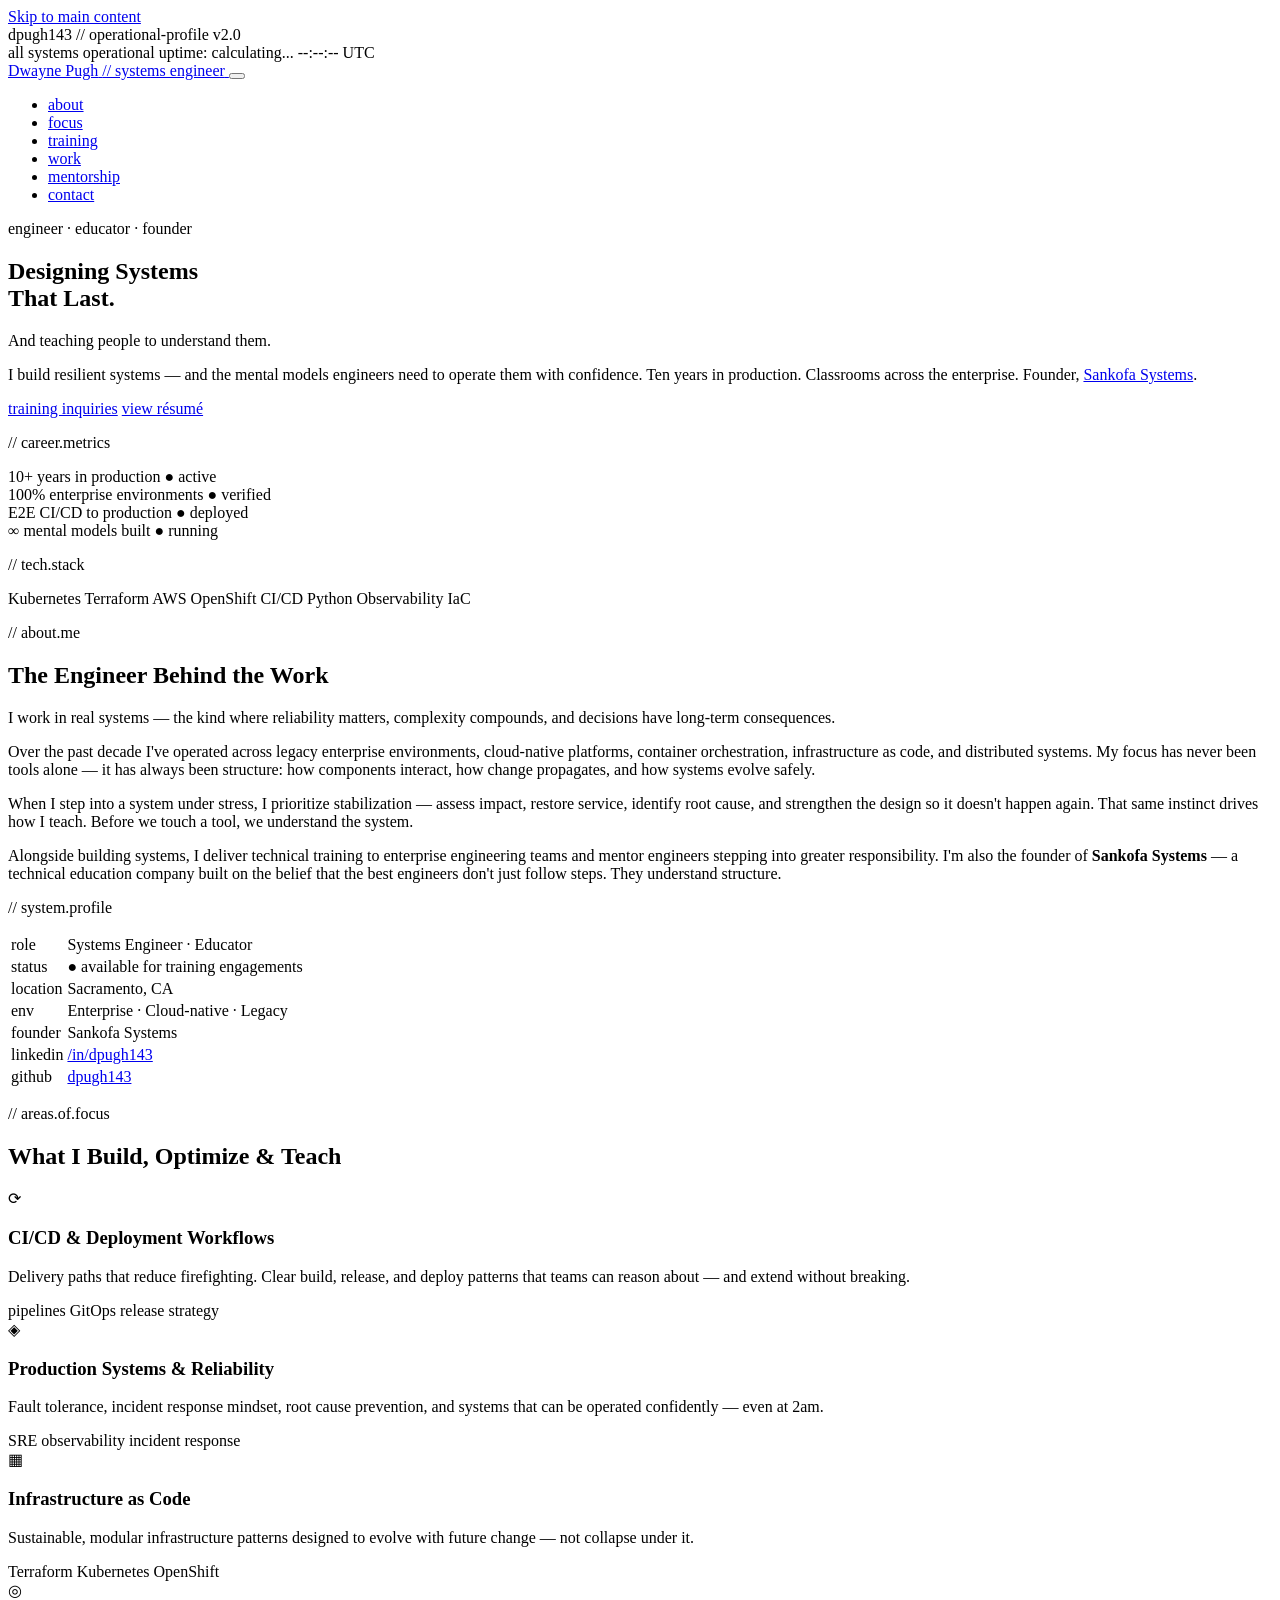
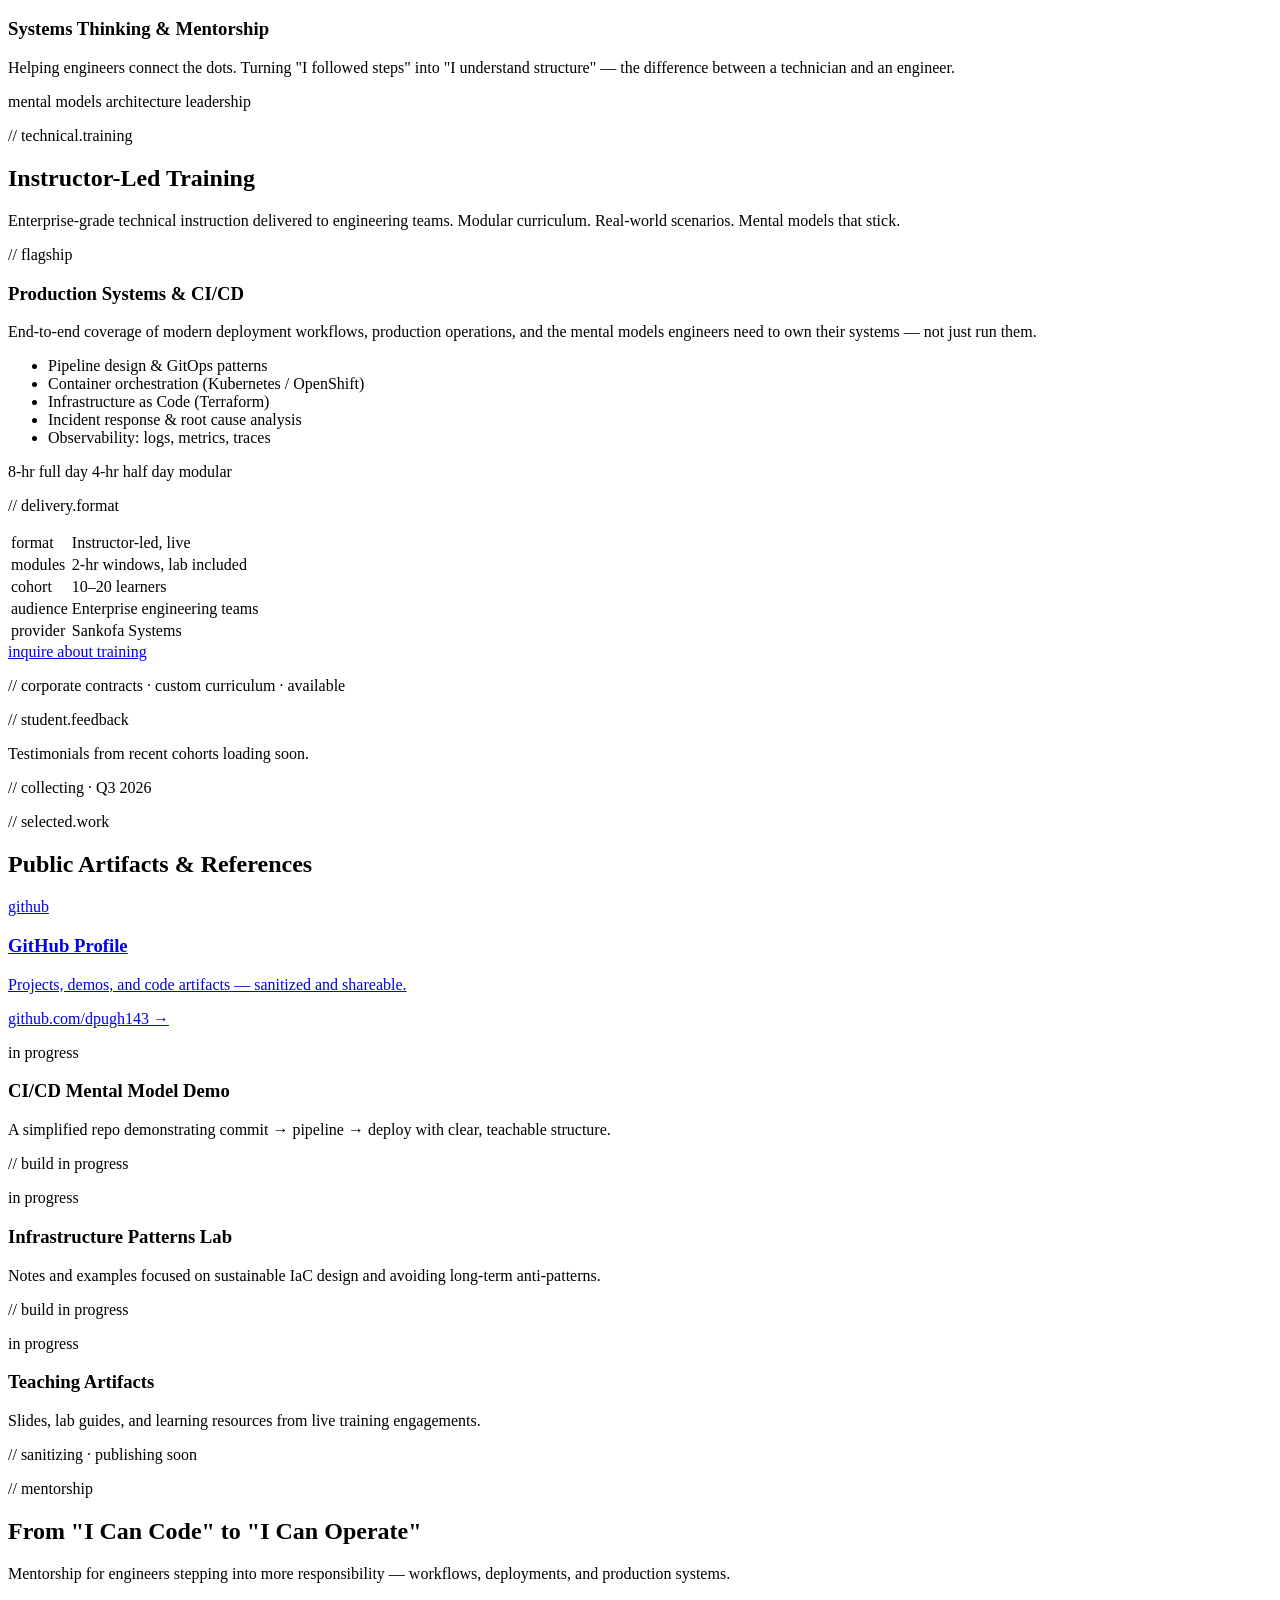
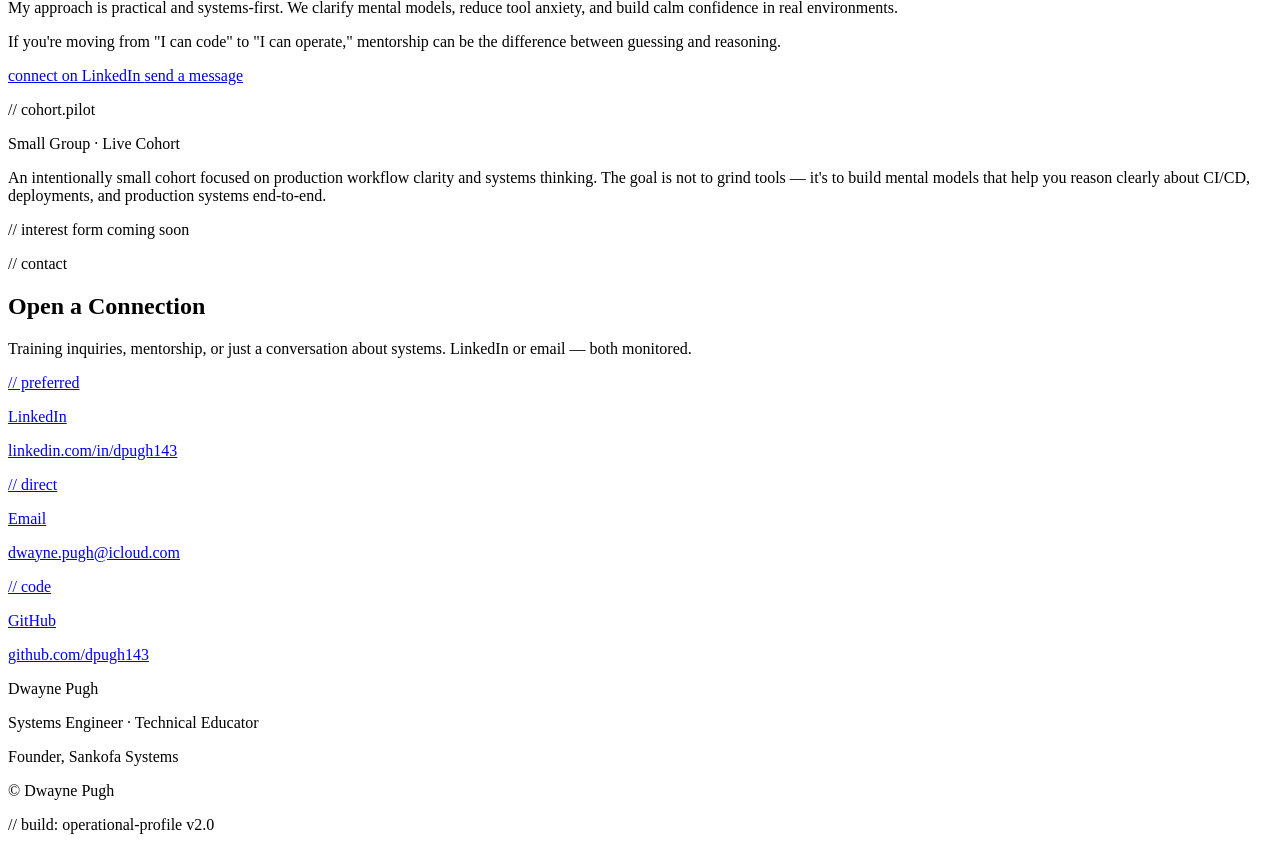
==== index.html @ 057981ac "Add complete profile starter" ====
<!DOCTYPE html>
<!--
  Dwayne Pugh — Operational Profile
  ===================================
  Personal brand site built with SRE dashboard aesthetic.
  Palette draws from South African flag: gold (#C8860A), muted green (#2D6A4F),
  muted red (#8B2020), on near-black (#0A0A0A).

  Structure:
    index.html        — this file, single-page layout
    css/tokens.css    — design tokens (colors, type, spacing)
    css/main.css      — component and layout styles
    js/main.js        — nav, scroll behavior, uptime ticker

  Deployment: GitHub Pages (dpugh143.github.io/demo-profile)
  Author: Dwayne Pugh
  Last updated: 2026
-->
<html lang="en">
<head>
  <meta charset="UTF-8" />
  <meta name="viewport" content="width=device-width, initial-scale=1, shrink-to-fit=no" />
  <meta name="description" content="Dwayne Pugh — Systems Engineer, Technical Educator, and Founder of Sankofa Systems. Building mental models that last." />
  <meta name="keywords" content="systems engineering, technical training, CI/CD, Kubernetes, Terraform, AWS, OpenShift, Sankofa Systems, Dwayne Pugh" />
  <meta property="og:title" content="Dwayne Pugh | Systems Engineer & Technical Educator" />
  <meta property="og:description" content="I don't teach tools — I build mental models. Systems engineer and technical educator with 10+ years in production environments." />
  <meta property="og:type" content="website" />
  <meta property="og:url" content="https://dpugh143.github.io/demo-profile/" />
  <meta name="twitter:card" content="summary_large_image" />
  <meta name="twitter:title" content="Dwayne Pugh | Systems Engineer & Technical Educator" />
  <meta name="twitter:description" content="Systems engineer. Technical educator. Founder, Sankofa Systems." />
  <title>Dwayne Pugh | Systems Engineer & Technical Educator</title>

  <!-- Google Fonts: JetBrains Mono (terminal) + Inter (body) -->
  <link rel="preconnect" href="https://fonts.googleapis.com" />
  <link rel="preconnect" href="https://fonts.gstatic.com" crossorigin />
  <link href="https://fonts.googleapis.com/css2?family=JetBrains+Mono:wght@400;500&family=Inter:wght@300;400;500&display=swap" rel="stylesheet" />

  <link rel="stylesheet" href="css/tokens.css" />
  <link rel="stylesheet" href="css/main.css" />
</head>

<body>

  <!-- =====================================================================
       SKIP LINK — accessibility
       ===================================================================== -->
  <a href="#main-content" class="skip-link">Skip to main content</a>

  <!-- =====================================================================
       TOP STATUS BAR — SRE dashboard signature element
       Mimics a real-time system status strip at the top of an ops console.
       ===================================================================== -->
  <div class="status-bar" role="banner" aria-label="System status">
    <div class="status-bar__inner">
      <span class="status-bar__id mono">dpugh143 // operational-profile v2.0</span>
      <div class="status-bar__indicators">
        <span class="status-pill status-pill--green" aria-label="System operational">
          <span class="status-dot" aria-hidden="true"></span>
          all systems operational
        </span>
        <span class="status-pill mono" id="uptime-counter" aria-live="polite" aria-label="Uptime">
          uptime: <span id="uptime-value">calculating...</span>
        </span>
        <span class="status-pill mono" id="utc-clock" aria-live="off">
          <span id="clock-value">--:--:-- UTC</span>
        </span>
      </div>
    </div>
  </div>

  <!-- =====================================================================
       PRIMARY NAV
       ===================================================================== -->
  <nav class="nav" role="navigation" aria-label="Primary navigation">
    <div class="nav__inner">
      <a href="#" class="nav__brand" aria-label="Dwayne Pugh home">
        <span class="nav__brand-name">Dwayne Pugh</span>
        <span class="nav__brand-sub mono">// systems engineer</span>
      </a>
      <button class="nav__toggle" id="nav-toggle" aria-expanded="false" aria-controls="nav-menu" aria-label="Toggle navigation">
        <span class="nav__toggle-bar"></span>
        <span class="nav__toggle-bar"></span>
        <span class="nav__toggle-bar"></span>
      </button>
      <ul class="nav__menu" id="nav-menu" role="list">
        <li><a href="#about" class="nav__link">about</a></li>
        <li><a href="#focus" class="nav__link">focus</a></li>
        <li><a href="#training" class="nav__link">training</a></li>
        <li><a href="#work" class="nav__link">work</a></li>
        <li><a href="#mentorship" class="nav__link">mentorship</a></li>
        <li><a href="#contact" class="nav__link nav__link--cta">contact</a></li>
      </ul>
    </div>
  </nav>

  <!-- =====================================================================
       MAIN CONTENT
       ===================================================================== -->
  <main id="main-content">

    <!-- HERO ============================================================= -->
    <section class="hero" aria-labelledby="hero-heading">
      <div class="container">

        <!-- Dashboard grid lines (decorative) -->
        <div class="hero__grid-overlay" aria-hidden="true"></div>

        <div class="hero__content">
          <p class="hero__eyebrow mono">
            <span class="status-dot status-dot--inline" aria-hidden="true"></span>
            engineer · educator · founder
          </p>
          <h1 class="hero__heading" id="hero-heading">
            Designing Systems<br />
            <span class="hero__heading-accent">That Last.</span>
          </h1>
          <p class="hero__sub">
            And teaching people to understand them.
          </p>
          <p class="hero__bio">
            I build resilient systems — and the mental models engineers need to operate them
            with confidence. Ten years in production. Classrooms across the enterprise.
            Founder, <a href="#training" class="link--gold">Sankofa Systems</a>.
          </p>
          <div class="hero__actions">
            <a href="#training" class="btn btn--primary">training inquiries</a>
            <a href="assets/dwayne_pugh_resume_2026.02.13.pdf" class="btn btn--ghost" target="_blank" rel="noopener">
              view résumé
            </a>
          </div>
        </div>

        <!-- Metric panel — the SRE dashboard signature -->
        <div class="hero__metrics" role="region" aria-label="Career metrics">
          <p class="metrics__label mono">// career.metrics</p>
          <div class="metrics__grid">
            <div class="metric-card">
              <span class="metric-card__value">10+</span>
              <span class="metric-card__label">years in production</span>
              <span class="metric-card__status mono">● active</span>
            </div>
            <div class="metric-card">
              <span class="metric-card__value">100%</span>
              <span class="metric-card__label">enterprise environments</span>
              <span class="metric-card__status mono">● verified</span>
            </div>
            <div class="metric-card">
              <span class="metric-card__value">E2E</span>
              <span class="metric-card__label">CI/CD to production</span>
              <span class="metric-card__status mono">● deployed</span>
            </div>
            <div class="metric-card">
              <span class="metric-card__value">∞</span>
              <span class="metric-card__label">mental models built</span>
              <span class="metric-card__status mono">● running</span>
            </div>
          </div>
          <div class="metrics__stack">
            <p class="metrics__label mono">// tech.stack</p>
            <div class="tag-row">
              <span class="tag">Kubernetes</span>
              <span class="tag">Terraform</span>
              <span class="tag">AWS</span>
              <span class="tag">OpenShift</span>
              <span class="tag">CI/CD</span>
              <span class="tag">Python</span>
              <span class="tag">Observability</span>
              <span class="tag">IaC</span>
            </div>
          </div>
        </div>

      </div>
    </section>

    <!-- ABOUT ============================================================ -->
    <section class="section" id="about" aria-labelledby="about-heading">
      <div class="container">
        <div class="section__header">
          <p class="section__eyebrow mono">// about.me</p>
          <h2 class="section__heading" id="about-heading">The Engineer Behind the Work</h2>
        </div>
        <div class="about__grid">
          <div class="about__text">
            <p>
              I work in real systems — the kind where reliability matters, complexity compounds,
              and decisions have long-term consequences.
            </p>
            <p>
              Over the past decade I've operated across legacy enterprise environments,
              cloud-native platforms, container orchestration, infrastructure as code,
              and distributed systems. My focus has never been tools alone — it has always
              been structure: how components interact, how change propagates, and how systems
              evolve safely.
            </p>
            <p>
              When I step into a system under stress, I prioritize stabilization — assess
              impact, restore service, identify root cause, and strengthen the design so it
              doesn't happen again. That same instinct drives how I teach. Before we touch
              a tool, we understand the system.
            </p>
            <p>
              Alongside building systems, I deliver technical training to enterprise engineering
              teams and mentor engineers stepping into greater responsibility. I'm also the
              founder of <strong class="text--gold">Sankofa Systems</strong> — a technical
              education company built on the belief that the best engineers don't just follow
              steps. They understand structure.
            </p>
          </div>
          <div class="about__panel">
            <div class="sys-panel">
              <p class="sys-panel__label mono">// system.profile</p>
              <table class="sys-table" aria-label="Professional profile data">
                <tbody>
                  <tr>
                    <td class="sys-table__key mono">role</td>
                    <td class="sys-table__val">Systems Engineer · Educator</td>
                  </tr>
                  <tr>
                    <td class="sys-table__key mono">status</td>
                    <td class="sys-table__val">
                      <span class="text--green">● available for training engagements</span>
                    </td>
                  </tr>
                  <tr>
                    <td class="sys-table__key mono">location</td>
                    <td class="sys-table__val">Sacramento, CA</td>
                  </tr>
                  <tr>
                    <td class="sys-table__key mono">env</td>
                    <td class="sys-table__val">Enterprise · Cloud-native · Legacy</td>
                  </tr>
                  <tr>
                    <td class="sys-table__key mono">founder</td>
                    <td class="sys-table__val text--gold">Sankofa Systems</td>
                  </tr>
                  <tr>
                    <td class="sys-table__key mono">linkedin</td>
                    <td class="sys-table__val">
                      <a href="https://linkedin.com/in/dpugh143" target="_blank" rel="noopener" class="link--gold">
                        /in/dpugh143
                      </a>
                    </td>
                  </tr>
                  <tr>
                    <td class="sys-table__key mono">github</td>
                    <td class="sys-table__val">
                      <a href="https://github.com/dpugh143" target="_blank" rel="noopener" class="link--gold">
                        dpugh143
                      </a>
                    </td>
                  </tr>
                </tbody>
              </table>
            </div>
          </div>
        </div>
      </div>
    </section>

    <!-- FOCUS ============================================================ -->
    <section class="section section--alt" id="focus" aria-labelledby="focus-heading">
      <div class="container">
        <div class="section__header">
          <p class="section__eyebrow mono">// areas.of.focus</p>
          <h2 class="section__heading" id="focus-heading">What I Build, Optimize & Teach</h2>
        </div>
        <div class="focus__grid">

          <div class="focus-card">
            <div class="focus-card__icon" aria-hidden="true">⟳</div>
            <h3 class="focus-card__title">CI/CD & Deployment Workflows</h3>
            <p class="focus-card__desc">
              Delivery paths that reduce firefighting. Clear build, release, and deploy
              patterns that teams can reason about — and extend without breaking.
            </p>
            <div class="focus-card__tags">
              <span class="tag tag--sm">pipelines</span>
              <span class="tag tag--sm">GitOps</span>
              <span class="tag tag--sm">release strategy</span>
            </div>
          </div>

          <div class="focus-card">
            <div class="focus-card__icon" aria-hidden="true">◈</div>
            <h3 class="focus-card__title">Production Systems & Reliability</h3>
            <p class="focus-card__desc">
              Fault tolerance, incident response mindset, root cause prevention, and
              systems that can be operated confidently — even at 2am.
            </p>
            <div class="focus-card__tags">
              <span class="tag tag--sm">SRE</span>
              <span class="tag tag--sm">observability</span>
              <span class="tag tag--sm">incident response</span>
            </div>
          </div>

          <div class="focus-card">
            <div class="focus-card__icon" aria-hidden="true">▦</div>
            <h3 class="focus-card__title">Infrastructure as Code</h3>
            <p class="focus-card__desc">
              Sustainable, modular infrastructure patterns designed to evolve with future
              change — not collapse under it.
            </p>
            <div class="focus-card__tags">
              <span class="tag tag--sm">Terraform</span>
              <span class="tag tag--sm">Kubernetes</span>
              <span class="tag tag--sm">OpenShift</span>
            </div>
          </div>

          <div class="focus-card">
            <div class="focus-card__icon" aria-hidden="true">◎</div>
            <h3 class="focus-card__title">Systems Thinking & Mentorship</h3>
            <p class="focus-card__desc">
              Helping engineers connect the dots. Turning "I followed steps" into
              "I understand structure" — the difference between a technician and an engineer.
            </p>
            <div class="focus-card__tags">
              <span class="tag tag--sm">mental models</span>
              <span class="tag tag--sm">architecture</span>
              <span class="tag tag--sm">leadership</span>
            </div>
          </div>

        </div>
      </div>
    </section>

    <!-- TRAINING ========================================================= -->
    <section class="section" id="training" aria-labelledby="training-heading">
      <div class="container">
        <div class="section__header">
          <p class="section__eyebrow mono">// technical.training</p>
          <h2 class="section__heading" id="training-heading">Instructor-Led Training</h2>
          <p class="section__sub">
            Enterprise-grade technical instruction delivered to engineering teams.
            Modular curriculum. Real-world scenarios. Mental models that stick.
          </p>
        </div>

        <div class="training__grid">
          <div class="training-card training-card--featured">
            <p class="training-card__eyebrow mono">// flagship</p>
            <h3 class="training-card__title">Production Systems & CI/CD</h3>
            <p class="training-card__desc">
              End-to-end coverage of modern deployment workflows, production operations,
              and the mental models engineers need to own their systems — not just run them.
            </p>
            <ul class="training-card__topics" aria-label="Topics covered">
              <li>Pipeline design & GitOps patterns</li>
              <li>Container orchestration (Kubernetes / OpenShift)</li>
              <li>Infrastructure as Code (Terraform)</li>
              <li>Incident response & root cause analysis</li>
              <li>Observability: logs, metrics, traces</li>
            </ul>
            <div class="training-card__meta">
              <span class="tag">8-hr full day</span>
              <span class="tag">4-hr half day</span>
              <span class="tag">modular</span>
            </div>
          </div>

          <div class="training__sidebar">
            <div class="sys-panel">
              <p class="sys-panel__label mono">// delivery.format</p>
              <table class="sys-table">
                <tbody>
                  <tr>
                    <td class="sys-table__key mono">format</td>
                    <td class="sys-table__val">Instructor-led, live</td>
                  </tr>
                  <tr>
                    <td class="sys-table__key mono">modules</td>
                    <td class="sys-table__val">2-hr windows, lab included</td>
                  </tr>
                  <tr>
                    <td class="sys-table__key mono">cohort</td>
                    <td class="sys-table__val">10–20 learners</td>
                  </tr>
                  <tr>
                    <td class="sys-table__key mono">audience</td>
                    <td class="sys-table__val">Enterprise engineering teams</td>
                  </tr>
                  <tr>
                    <td class="sys-table__key mono">provider</td>
                    <td class="sys-table__val text--gold">Sankofa Systems</td>
                  </tr>
                </tbody>
              </table>
            </div>
            <a href="#contact" class="btn btn--primary btn--full">
              inquire about training
            </a>
            <p class="training__sidebar-note mono">
              // corporate contracts · custom curriculum · available
            </p>
          </div>
        </div>

        <!-- Testimonials placeholder — structured for easy population -->
        <div class="testimonials" aria-labelledby="testimonials-heading">
          <p class="section__eyebrow mono" id="testimonials-heading">// student.feedback</p>
          <div class="testimonials__grid">
            <div class="testimonial-card testimonial-card--empty">
              <p class="testimonial-card__quote">
                Testimonials from recent cohorts loading soon.
              </p>
              <p class="testimonial-card__source mono">// collecting · Q3 2026</p>
            </div>
          </div>
        </div>

      </div>
    </section>

    <!-- WORK ============================================================= -->
    <section class="section section--alt" id="work" aria-labelledby="work-heading">
      <div class="container">
        <div class="section__header">
          <p class="section__eyebrow mono">// selected.work</p>
          <h2 class="section__heading" id="work-heading">Public Artifacts & References</h2>
        </div>
        <div class="work__grid">

          <a href="https://github.com/dpugh143" target="_blank" rel="noopener" class="work-card">
            <p class="work-card__eyebrow mono">github</p>
            <h3 class="work-card__title">GitHub Profile</h3>
            <p class="work-card__desc">Projects, demos, and code artifacts — sanitized and shareable.</p>
            <span class="work-card__link mono">github.com/dpugh143 →</span>
          </a>

          <div class="work-card work-card--wip">
            <p class="work-card__eyebrow mono">in progress</p>
            <h3 class="work-card__title">CI/CD Mental Model Demo</h3>
            <p class="work-card__desc">
              A simplified repo demonstrating commit → pipeline → deploy with clear, teachable structure.
            </p>
            <span class="work-card__status mono">// build in progress</span>
          </div>

          <div class="work-card work-card--wip">
            <p class="work-card__eyebrow mono">in progress</p>
            <h3 class="work-card__title">Infrastructure Patterns Lab</h3>
            <p class="work-card__desc">
              Notes and examples focused on sustainable IaC design and avoiding long-term anti-patterns.
            </p>
            <span class="work-card__status mono">// build in progress</span>
          </div>

          <div class="work-card work-card--wip">
            <p class="work-card__eyebrow mono">in progress</p>
            <h3 class="work-card__title">Teaching Artifacts</h3>
            <p class="work-card__desc">
              Slides, lab guides, and learning resources from live training engagements.
            </p>
            <span class="work-card__status mono">// sanitizing · publishing soon</span>
          </div>

        </div>
      </div>
    </section>

    <!-- MENTORSHIP ======================================================= -->
    <section class="section" id="mentorship" aria-labelledby="mentorship-heading">
      <div class="container">
        <div class="section__header">
          <p class="section__eyebrow mono">// mentorship</p>
          <h2 class="section__heading" id="mentorship-heading">From "I Can Code" to "I Can Operate"</h2>
          <p class="section__sub">
            Mentorship for engineers stepping into more responsibility — workflows,
            deployments, and production systems.
          </p>
        </div>
        <div class="mentorship__grid">
          <div class="mentorship__text">
            <p>
              My approach is practical and systems-first. We clarify mental models,
              reduce tool anxiety, and build calm confidence in real environments.
            </p>
            <p>
              If you're moving from "I can code" to "I can operate," mentorship can be
              the difference between guessing and reasoning.
            </p>
            <div class="mentorship__actions">
              <a href="https://linkedin.com/in/dpugh143" target="_blank" rel="noopener" class="btn btn--primary">
                connect on LinkedIn
              </a>
              <a href="#contact" class="btn btn--ghost">send a message</a>
            </div>
          </div>
          <div class="cohort-panel">
            <p class="sys-panel__label mono">// cohort.pilot</p>
            <p class="cohort-panel__title">Small Group · Live Cohort</p>
            <p class="cohort-panel__desc">
              An intentionally small cohort focused on production workflow clarity and
              systems thinking. The goal is not to grind tools — it's to build mental
              models that help you reason clearly about CI/CD, deployments, and production
              systems end-to-end.
            </p>
            <p class="cohort-panel__status mono">
              <span class="text--gold">// interest form coming soon</span>
            </p>
          </div>
        </div>
      </div>
    </section>

    <!-- CONTACT ========================================================== -->
    <section class="section section--alt section--contact" id="contact" aria-labelledby="contact-heading">
      <div class="container">
        <div class="section__header">
          <p class="section__eyebrow mono">// contact</p>
          <h2 class="section__heading" id="contact-heading">Open a Connection</h2>
          <p class="section__sub">
            Training inquiries, mentorship, or just a conversation about systems.
            LinkedIn or email — both monitored.
          </p>
        </div>
        <div class="contact__grid">
          <a href="https://linkedin.com/in/dpugh143" target="_blank" rel="noopener" class="contact-card">
            <p class="contact-card__label mono">// preferred</p>
            <p class="contact-card__title">LinkedIn</p>
            <p class="contact-card__value">linkedin.com/in/dpugh143</p>
          </a>
          <a href="mailto:dwayne.pugh@icloud.com" class="contact-card">
            <p class="contact-card__label mono">// direct</p>
            <p class="contact-card__title">Email</p>
            <p class="contact-card__value">dwayne.pugh@icloud.com</p>
          </a>
          <a href="https://github.com/dpugh143" target="_blank" rel="noopener" class="contact-card">
            <p class="contact-card__label mono">// code</p>
            <p class="contact-card__title">GitHub</p>
            <p class="contact-card__value">github.com/dpugh143</p>
          </a>
        </div>
      </div>
    </section>

  </main>

  <!-- =====================================================================
       FOOTER
       ===================================================================== -->
  <footer class="footer" role="contentinfo">
    <div class="footer__inner">
      <div class="footer__left">
        <p class="footer__name mono">Dwayne Pugh</p>
        <p class="footer__tagline">Systems Engineer · Technical Educator</p>
        <p class="footer__brand mono">
          Founder, <span class="text--gold">Sankofa Systems</span>
        </p>
      </div>
      <div class="footer__right mono">
        <p class="footer__copy">© <span id="footer-year"></span> Dwayne Pugh</p>
        <p class="footer__build">// build: operational-profile v2.0</p>
      </div>
    </div>
  </footer>

  <script src="js/main.js"></script>
</body>
</html>
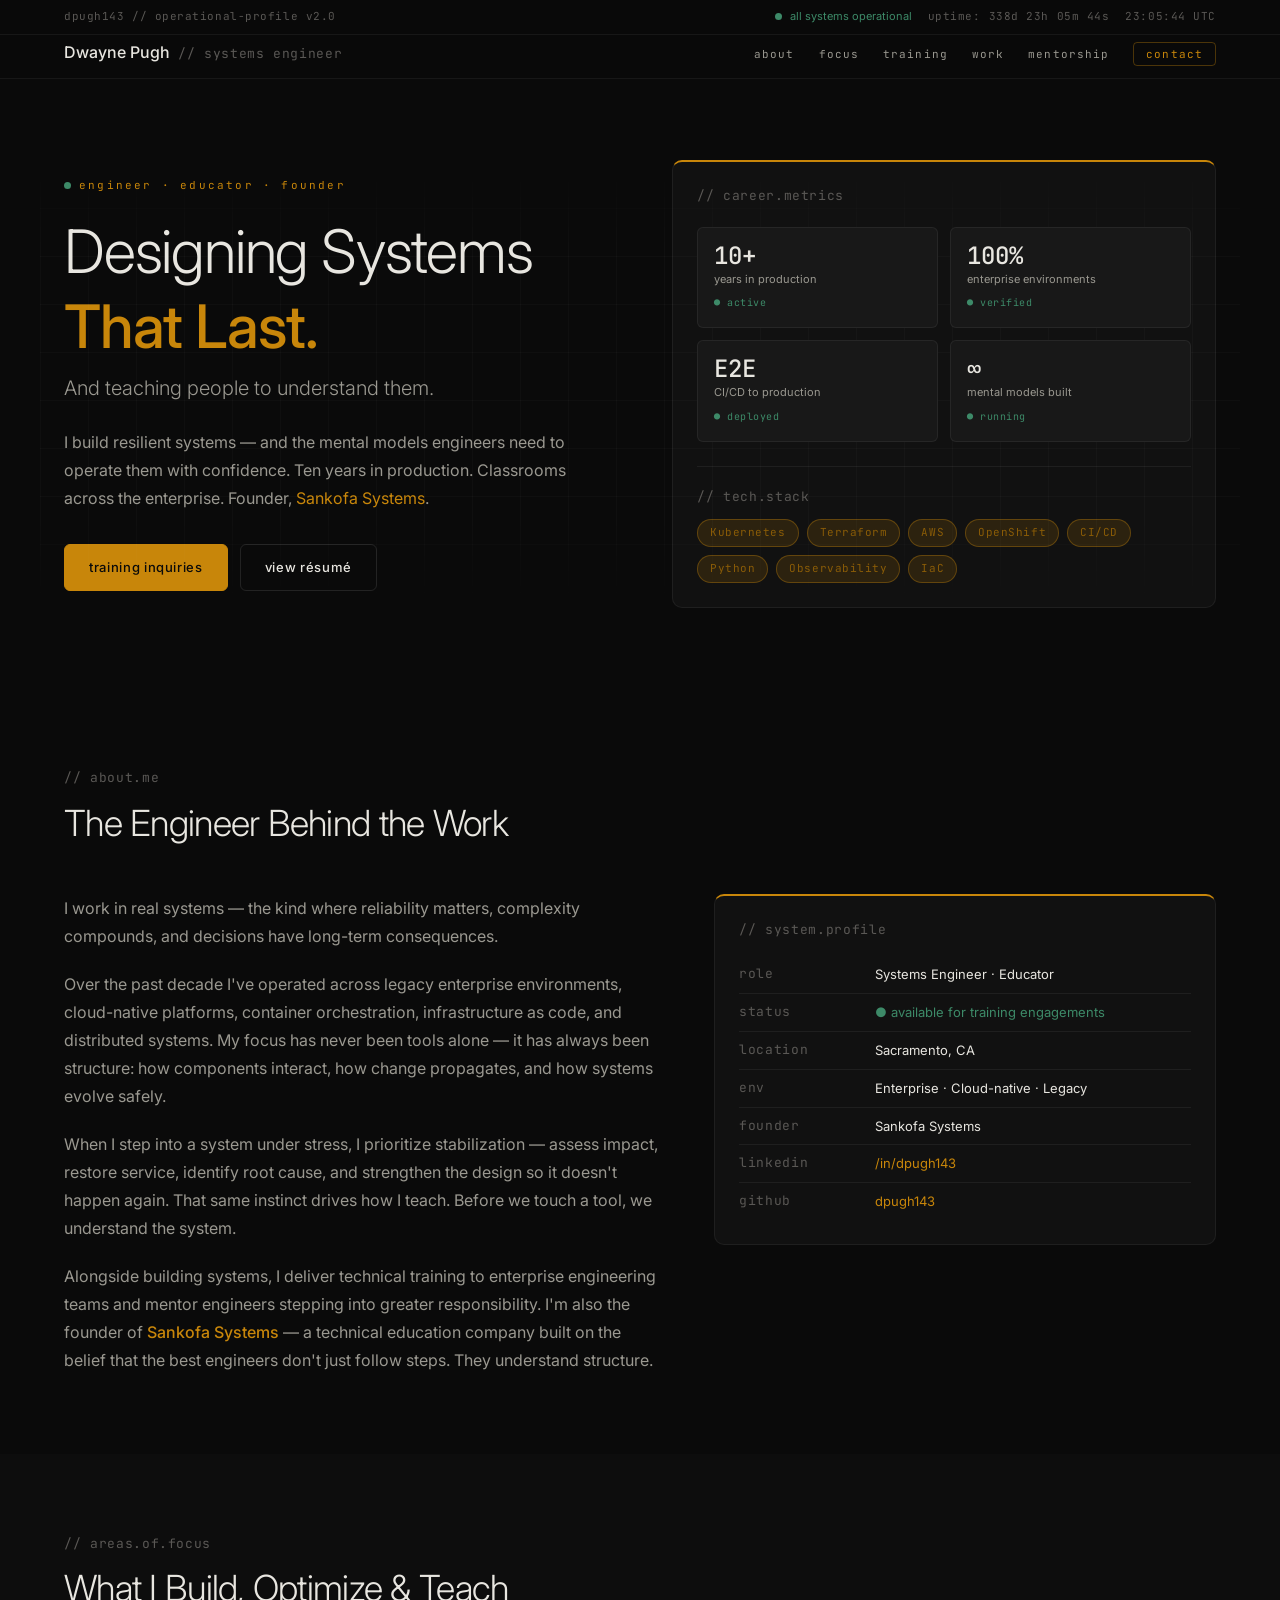
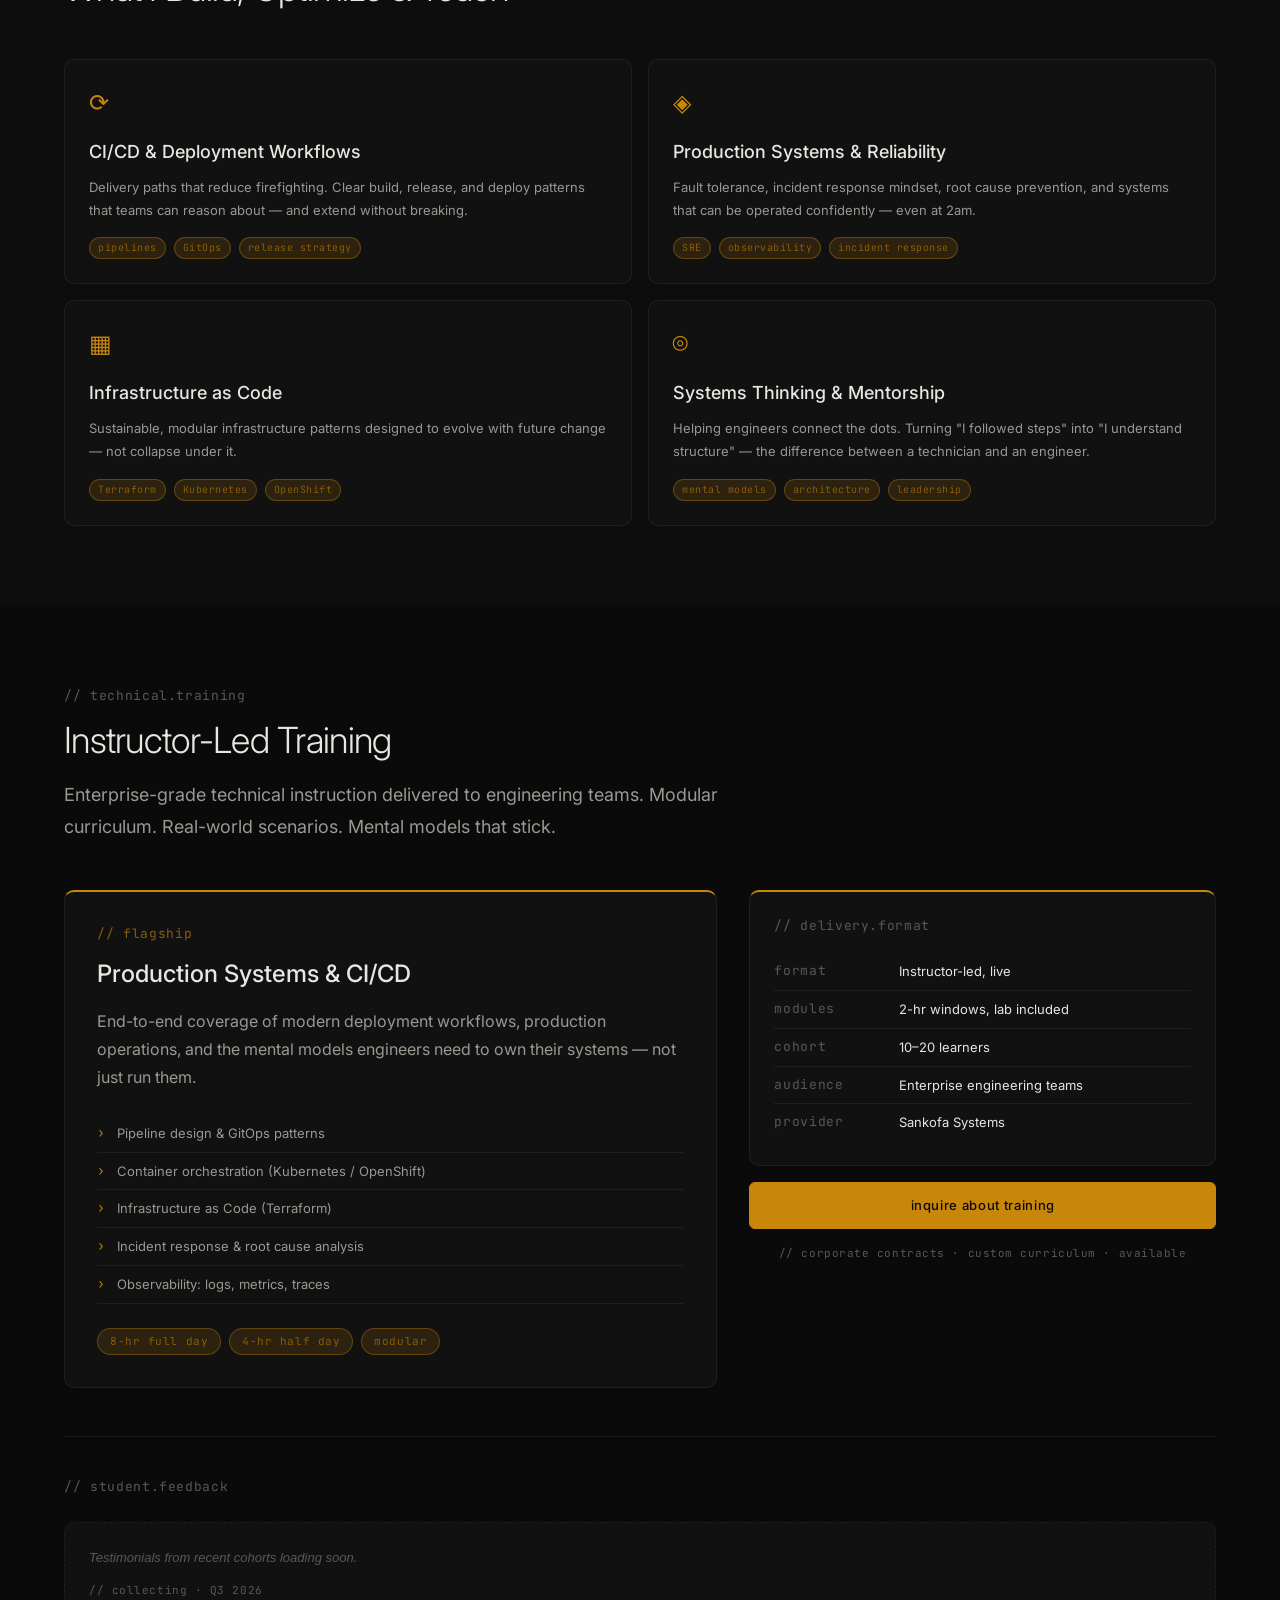
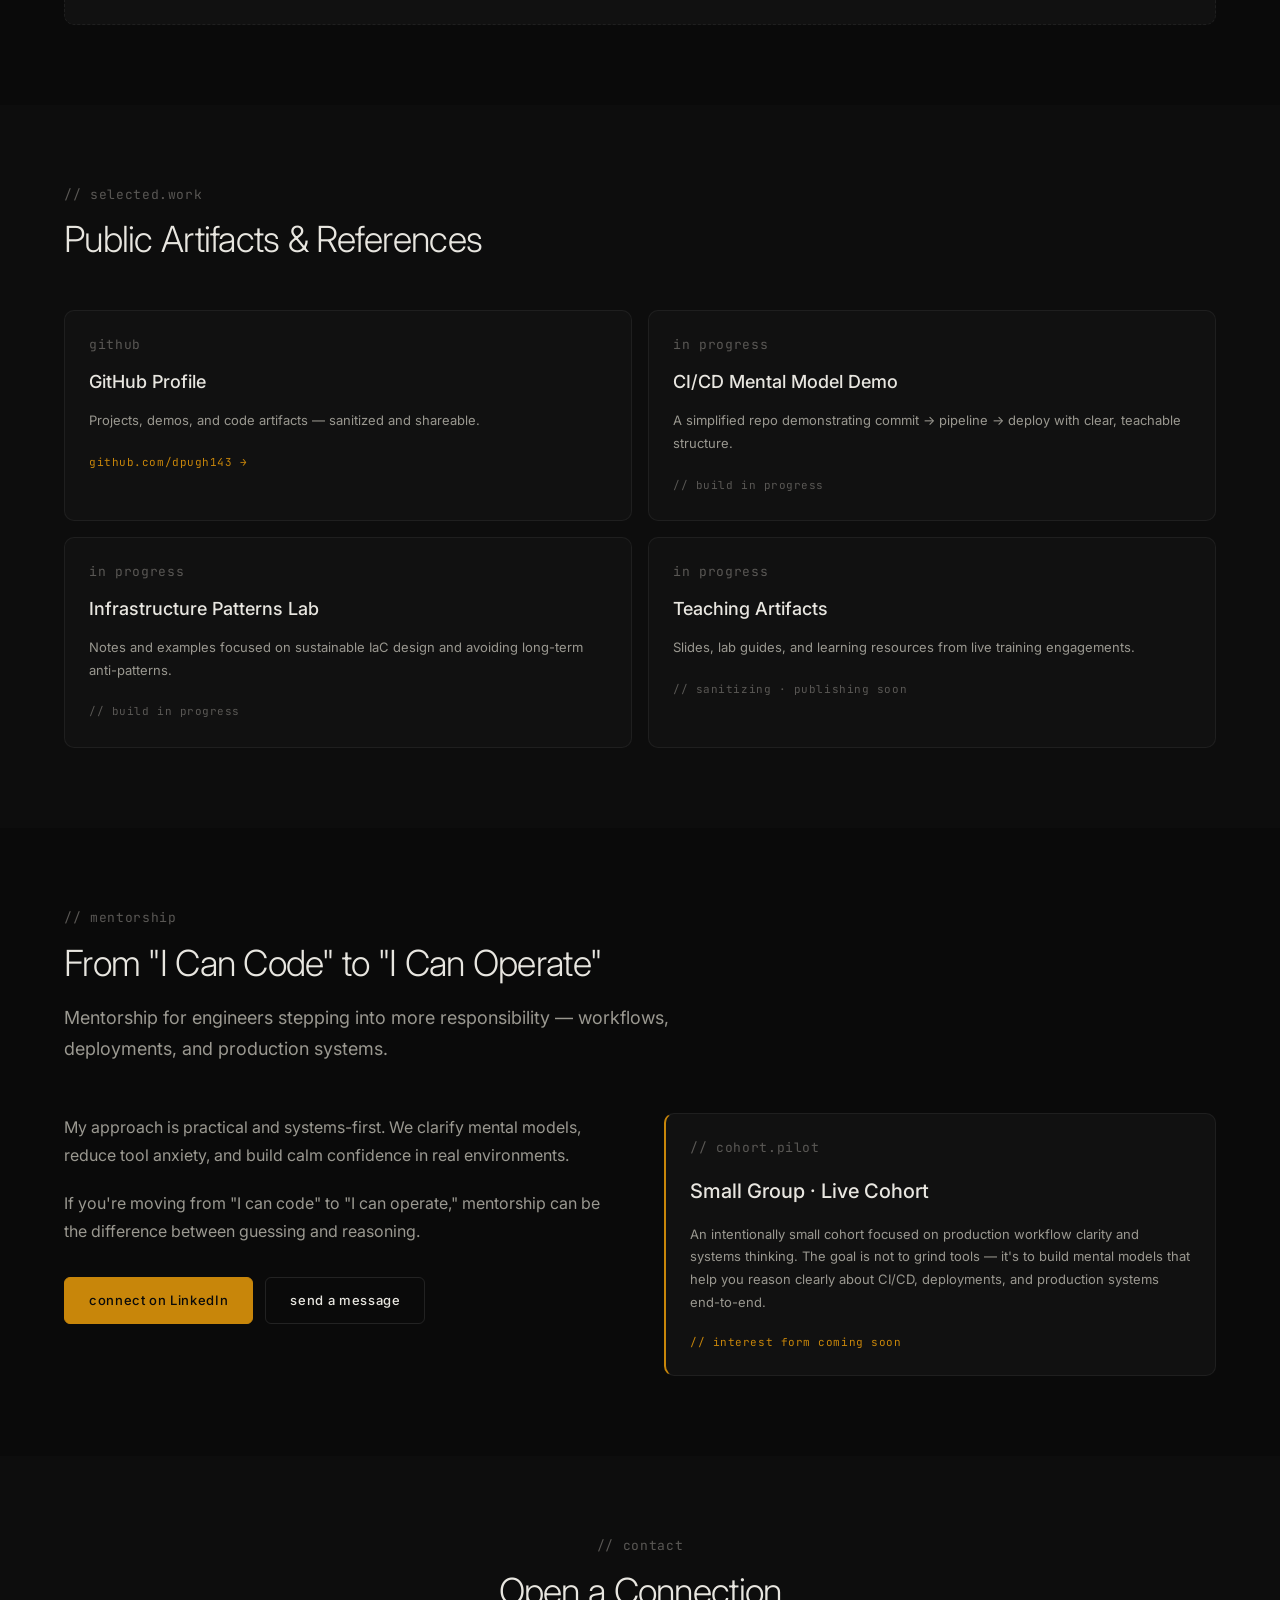
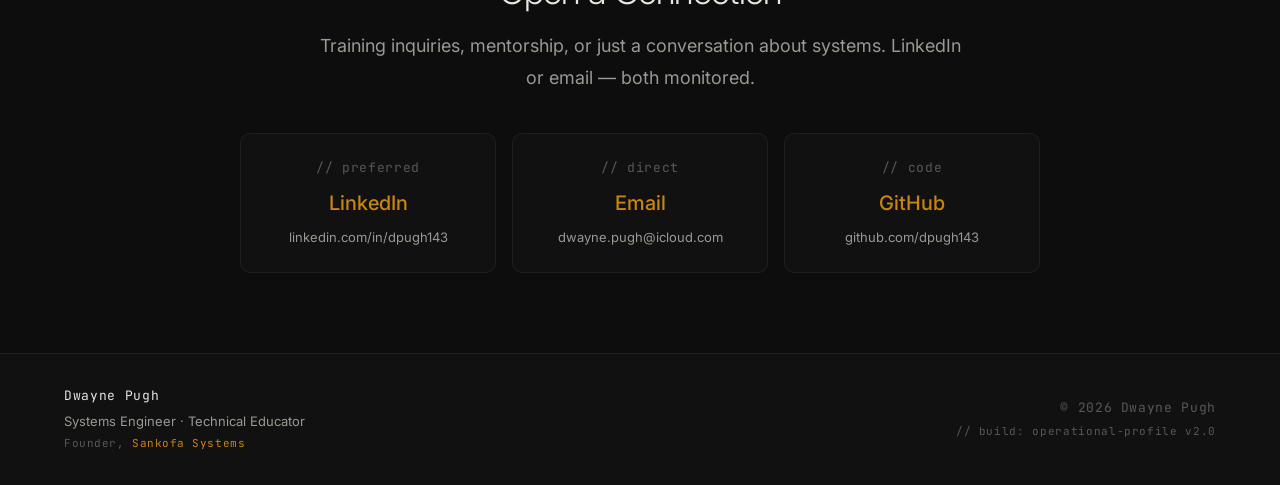
==== commit 4c96dceb: "Add web-rendered resume page and update resume link Creates resume.html with the full SRE dashboard " ====
--- a/index.html
+++ b/index.html
@@ -125,7 +125,7 @@
           </p>
           <div class="hero__actions">
             <a href="#training" class="btn btn--primary">training inquiries</a>
-            <a href="assets/dwayne_pugh_resume_2026.02.13.pdf" class="btn btn--ghost" target="_blank" rel="noopener">
+            <a href="resume.html" class="btn btn--ghost">
               view résumé
             </a>
           </div>
--- a/css/tokens.css
+++ b/css/tokens.css
@@ -0,0 +1,153 @@
+/*
+ * tokens.css — Design Token System
+ * ==================================
+ * Single source of truth for the Dwayne Pugh operational profile.
+ *
+ * Palette rationale:
+ *   Background: near-black (#0A0A0A) — SRE dashboard base
+ *   Gold:       #C8860A — primary accent, Kente/Adinkra reference
+ *   Green:      #2D6A4F — hover/interactive, South African flag (muted)
+ *   Red:        #8B2020 — visited/secondary accent, South African flag (muted)
+ *   These three together quietly encode the SA flag without announcing it.
+ *
+ * Typography:
+ *   JetBrains Mono — terminal/SRE aesthetic, used for labels, status, code
+ *   Inter          — clean body reading, used for prose and headings
+ *
+ * Usage: reference these variables everywhere. Never hardcode hex values
+ *        in main.css or component files.
+ */
+
+:root {
+  /* -----------------------------------------------------------------------
+     Color: Backgrounds
+  ----------------------------------------------------------------------- */
+  --color-bg-base:        #0A0A0A;   /* page background */
+  --color-bg-surface:     #111111;   /* cards, panels */
+  --color-bg-elevated:    #181818;   /* hover states, nested panels */
+  --color-bg-alt:         #0D0D0D;   /* alternating section backgrounds */
+
+  /* -----------------------------------------------------------------------
+     Color: Accents (South African flag palette, production-muted)
+  ----------------------------------------------------------------------- */
+  --color-gold:           #C8860A;   /* primary accent — headers, borders, CTAs */
+  --color-gold-dim:       #8A5C07;   /* secondary gold — labels, dim states */
+  --color-gold-glow:      rgba(200, 134, 10, 0.15); /* subtle gold fill/bg */
+
+  --color-green:          #2D6A4F;   /* hover states, interactive elements */
+  --color-green-dim:      #1E4D39;   /* pressed/active green states */
+  --color-green-glow:     rgba(45, 106, 79, 0.15);
+
+  --color-red:            #8B2020;   /* visited links, secondary accents */
+  --color-red-dim:        #621515;   /* pressed/active red */
+  --color-red-glow:       rgba(139, 32, 32, 0.15);
+
+  /* -----------------------------------------------------------------------
+     Color: Text
+  ----------------------------------------------------------------------- */
+  --color-text-primary:   #E8E6E0;   /* body copy */
+  --color-text-secondary: #9A9890;   /* labels, metadata, secondary text */
+  --color-text-tertiary:  #5A5855;   /* hints, placeholders, disabled */
+  --color-text-gold:      var(--color-gold);
+  --color-text-green:     #3D8A68;   /* slightly lighter green for text legibility */
+  --color-text-red:       #B53030;   /* slightly lighter red for text legibility */
+
+  /* -----------------------------------------------------------------------
+     Color: Borders & Dividers
+  ----------------------------------------------------------------------- */
+  --color-border-subtle:  rgba(255, 255, 255, 0.06);
+  --color-border-default: rgba(255, 255, 255, 0.10);
+  --color-border-strong:  rgba(255, 255, 255, 0.18);
+  --color-border-gold:    rgba(200, 134, 10, 0.35);
+  --color-border-green:   rgba(45, 106, 79, 0.35);
+
+  /* -----------------------------------------------------------------------
+     Color: Status indicators
+  ----------------------------------------------------------------------- */
+  --color-status-green:   #3D8A68;
+  --color-status-amber:   #C8860A;
+  --color-status-red:     #B53030;
+
+  /* -----------------------------------------------------------------------
+     Typography
+  ----------------------------------------------------------------------- */
+  --font-body:   'Inter', -apple-system, BlinkMacSystemFont, 'Segoe UI', sans-serif;
+  --font-mono:   'JetBrains Mono', 'Fira Code', 'Courier New', monospace;
+
+  /* Type scale */
+  --text-xs:    0.688rem;   /* 11px */
+  --text-sm:    0.813rem;   /* 13px */
+  --text-base:  1rem;       /* 16px */
+  --text-lg:    1.125rem;   /* 18px */
+  --text-xl:    1.25rem;    /* 20px */
+  --text-2xl:   1.5rem;     /* 24px */
+  --text-3xl:   1.875rem;   /* 30px */
+  --text-4xl:   2.25rem;    /* 36px */
+  --text-5xl:   3rem;       /* 48px */
+  --text-6xl:   3.75rem;    /* 60px */
+
+  /* Weights */
+  --weight-light:   300;
+  --weight-regular: 400;
+  --weight-medium:  500;
+
+  /* Line heights */
+  --leading-tight:  1.25;
+  --leading-snug:   1.4;
+  --leading-normal: 1.6;
+  --leading-relaxed:1.75;
+
+  /* Letter spacing */
+  --tracking-wide:  0.05em;
+  --tracking-wider: 0.1em;
+  --tracking-widest:0.2em;
+
+  /* -----------------------------------------------------------------------
+     Spacing
+  ----------------------------------------------------------------------- */
+  --space-1:  0.25rem;   /* 4px  */
+  --space-2:  0.5rem;    /* 8px  */
+  --space-3:  0.75rem;   /* 12px */
+  --space-4:  1rem;      /* 16px */
+  --space-5:  1.25rem;   /* 20px */
+  --space-6:  1.5rem;    /* 24px */
+  --space-8:  2rem;      /* 32px */
+  --space-10: 2.5rem;    /* 40px */
+  --space-12: 3rem;      /* 48px */
+  --space-16: 4rem;      /* 64px */
+  --space-20: 5rem;      /* 80px */
+  --space-24: 6rem;      /* 96px */
+
+  /* -----------------------------------------------------------------------
+     Layout
+  ----------------------------------------------------------------------- */
+  --container-max:  1200px;
+  --container-pad:  var(--space-6);
+  --radius-sm:      4px;
+  --radius-md:      6px;
+  --radius-lg:      10px;
+
+  /* -----------------------------------------------------------------------
+     Motion
+  ----------------------------------------------------------------------- */
+  --transition-fast:   120ms ease;
+  --transition-base:   200ms ease;
+  --transition-slow:   350ms ease;
+
+  /* -----------------------------------------------------------------------
+     Z-index scale
+  ----------------------------------------------------------------------- */
+  --z-base:       0;
+  --z-above:      10;
+  --z-nav:        100;
+  --z-status-bar: 200;
+}
+
+/* Respect reduced motion preference */
+@media (prefers-reduced-motion: reduce) {
+  :root {
+    --transition-fast: 0ms;
+    --transition-base: 0ms;
+    --transition-slow: 0ms;
+  }
+}
--- a/css/main.css
+++ b/css/main.css
@@ -0,0 +1,1192 @@
+/*
+ * main.css — Component & Layout Styles
+ * ======================================
+ * All colors, type sizes, and spacing reference tokens.css.
+ * Never hardcode hex values here — use CSS variables only.
+ *
+ * Sections (in order):
+ *   1.  Reset & Base
+ *   2.  Utilities
+ *   3.  Skip Link
+ *   4.  Status Bar
+ *   5.  Navigation
+ *   6.  Hero
+ *   7.  Metrics Panel
+ *   8.  Sections (shared)
+ *   9.  About
+ *   10. Focus Cards
+ *   11. Training
+ *   12. Testimonials
+ *   13. Work Cards
+ *   14. Mentorship
+ *   15. Contact
+ *   16. Footer
+ *   17. Responsive
+ */
+
+
+/* ==========================================================================
+   1. Reset & Base
+   ========================================================================== */
+
+*,
+*::before,
+*::after {
+  box-sizing: border-box;
+  margin: 0;
+  padding: 0;
+}
+
+html {
+  scroll-behavior: smooth;
+  /* offset scroll targets so fixed nav doesn't cover them */
+  scroll-padding-top: 5rem;
+}
+
+body {
+  background-color: var(--color-bg-base);
+  color: var(--color-text-primary);
+  font-family: var(--font-body);
+  font-size: var(--text-base);
+  font-weight: var(--weight-regular);
+  line-height: var(--leading-normal);
+  -webkit-font-smoothing: antialiased;
+  -moz-osx-font-smoothing: grayscale;
+}
+
+/* Remove list styling when used for layout */
+ul[role="list"],
+ol[role="list"] {
+  list-style: none;
+}
+
+img {
+  display: block;
+  max-width: 100%;
+}
+
+a {
+  color: var(--color-gold);
+  text-decoration: none;
+  transition: color var(--transition-base);
+}
+
+a:hover {
+  color: var(--color-text-green);
+}
+
+a:visited {
+  color: var(--color-text-red);
+}
+
+a:focus-visible {
+  outline: 2px solid var(--color-gold);
+  outline-offset: 3px;
+  border-radius: var(--radius-sm);
+}
+
+strong {
+  font-weight: var(--weight-medium);
+}
+
+
+/* ==========================================================================
+   2. Utilities
+   ========================================================================== */
+
+.mono {
+  font-family: var(--font-mono);
+  font-size: var(--text-sm);
+  letter-spacing: var(--tracking-wide);
+}
+
+.text--gold  { color: var(--color-gold); }
+.text--green { color: var(--color-text-green); }
+.text--red   { color: var(--color-text-red); }
+.text--muted { color: var(--color-text-secondary); }
+
+.container {
+  max-width: var(--container-max);
+  margin-inline: auto;
+  padding-inline: var(--container-pad);
+}
+
+.btn {
+  display: inline-flex;
+  align-items: center;
+  gap: var(--space-2);
+  padding: var(--space-3) var(--space-6);
+  font-family: var(--font-body);
+  font-size: var(--text-sm);
+  font-weight: var(--weight-medium);
+  letter-spacing: var(--tracking-wide);
+  border-radius: var(--radius-md);
+  border: 1px solid transparent;
+  cursor: pointer;
+  text-decoration: none;
+  transition: background-color var(--transition-base),
+              border-color var(--transition-base),
+              color var(--transition-base);
+}
+
+.btn--primary {
+  background-color: var(--color-gold);
+  color: #0A0A0A;
+  border-color: var(--color-gold);
+}
+
+.btn--primary:hover {
+  background-color: var(--color-green);
+  border-color: var(--color-green);
+  color: var(--color-text-primary);
+}
+
+.btn--primary:visited {
+  color: #0A0A0A;
+}
+
+.btn--ghost {
+  background-color: transparent;
+  color: var(--color-text-primary);
+  border-color: var(--color-border-default);
+}
+
+.btn--ghost:hover {
+  border-color: var(--color-green);
+  color: var(--color-text-green);
+}
+
+.btn--ghost:visited {
+  color: var(--color-text-primary);
+}
+
+.btn--full {
+  width: 100%;
+  justify-content: center;
+}
+
+/* Links with deliberate colors */
+.link--gold {
+  color: var(--color-gold);
+}
+
+.link--gold:hover {
+  color: var(--color-text-green);
+}
+
+/* Tags / pills */
+.tag {
+  display: inline-block;
+  padding: var(--space-1) var(--space-3);
+  font-family: var(--font-mono);
+  font-size: var(--text-xs);
+  letter-spacing: var(--tracking-wide);
+  color: var(--color-gold-dim);
+  border: 1px solid var(--color-border-gold);
+  border-radius: 20px;
+  background-color: var(--color-gold-glow);
+  white-space: nowrap;
+}
+
+.tag--sm {
+  padding: 2px var(--space-2);
+  font-size: 10px;
+}
+
+.tag-row {
+  display: flex;
+  flex-wrap: wrap;
+  gap: var(--space-2);
+}
+
+/* Status dot */
+.status-dot {
+  display: inline-block;
+  width: 7px;
+  height: 7px;
+  border-radius: 50%;
+  background-color: var(--color-status-green);
+  animation: pulse 2.5s ease-in-out infinite;
+  flex-shrink: 0;
+}
+
+.status-dot--inline {
+  vertical-align: middle;
+  margin-right: var(--space-2);
+}
+
+@keyframes pulse {
+  0%, 100% { opacity: 1; }
+  50%       { opacity: 0.4; }
+}
+
+/* System panel (reusable key-value panel) */
+.sys-panel {
+  background-color: var(--color-bg-surface);
+  border: 1px solid var(--color-border-subtle);
+  border-top: 2px solid var(--color-gold);
+  border-radius: var(--radius-lg);
+  padding: var(--space-6);
+}
+
+.sys-panel__label {
+  color: var(--color-text-tertiary);
+  margin-bottom: var(--space-4);
+}
+
+.sys-table {
+  width: 100%;
+  border-collapse: collapse;
+}
+
+.sys-table td {
+  padding: var(--space-2) 0;
+  font-size: var(--text-sm);
+  vertical-align: top;
+  border-bottom: 1px solid var(--color-border-subtle);
+}
+
+.sys-table tr:last-child td {
+  border-bottom: none;
+}
+
+.sys-table__key {
+  color: var(--color-text-tertiary);
+  width: 30%;
+  padding-right: var(--space-4);
+  white-space: nowrap;
+}
+
+.sys-table__val {
+  color: var(--color-text-primary);
+}
+
+
+/* ==========================================================================
+   3. Skip Link
+   ========================================================================== */
+
+.skip-link {
+  position: absolute;
+  top: -100%;
+  left: var(--space-4);
+  background-color: var(--color-gold);
+  color: #0A0A0A;
+  padding: var(--space-2) var(--space-4);
+  border-radius: var(--radius-md);
+  font-size: var(--text-sm);
+  font-weight: var(--weight-medium);
+  z-index: 9999;
+  transition: top var(--transition-fast);
+}
+
+.skip-link:focus {
+  top: var(--space-4);
+}
+
+
+/* ==========================================================================
+   4. Status Bar
+   ========================================================================== */
+
+.status-bar {
+  position: fixed;
+  top: 0;
+  left: 0;
+  right: 0;
+  z-index: var(--z-status-bar);
+  background-color: rgba(10, 10, 10, 0.96);
+  border-bottom: 1px solid var(--color-border-subtle);
+  backdrop-filter: blur(8px);
+  -webkit-backdrop-filter: blur(8px);
+}
+
+.status-bar__inner {
+  max-width: var(--container-max);
+  margin-inline: auto;
+  padding: var(--space-2) var(--container-pad);
+  display: flex;
+  align-items: center;
+  justify-content: space-between;
+  gap: var(--space-4);
+}
+
+.status-bar__id {
+  color: var(--color-text-tertiary);
+  font-size: var(--text-xs);
+  white-space: nowrap;
+}
+
+.status-bar__indicators {
+  display: flex;
+  align-items: center;
+  gap: var(--space-4);
+}
+
+.status-pill {
+  display: inline-flex;
+  align-items: center;
+  gap: var(--space-2);
+  font-size: var(--text-xs);
+  color: var(--color-text-tertiary);
+  white-space: nowrap;
+}
+
+.status-pill--green {
+  color: var(--color-text-green);
+}
+
+
+/* ==========================================================================
+   5. Navigation
+   ========================================================================== */
+
+.nav {
+  position: fixed;
+  top: 28px; /* clears the status bar */
+  left: 0;
+  right: 0;
+  z-index: var(--z-nav);
+  background-color: rgba(10, 10, 10, 0.94);
+  border-bottom: 1px solid var(--color-border-subtle);
+  backdrop-filter: blur(8px);
+  -webkit-backdrop-filter: blur(8px);
+}
+
+.nav__inner {
+  max-width: var(--container-max);
+  margin-inline: auto;
+  padding: var(--space-3) var(--container-pad);
+  display: flex;
+  align-items: center;
+  justify-content: space-between;
+  gap: var(--space-8);
+}
+
+.nav__brand {
+  display: flex;
+  align-items: baseline;
+  gap: var(--space-2);
+  text-decoration: none;
+  flex-shrink: 0;
+}
+
+.nav__brand:hover .nav__brand-name {
+  color: var(--color-gold);
+}
+
+.nav__brand:visited {
+  color: inherit;
+}
+
+.nav__brand-name {
+  font-size: var(--text-base);
+  font-weight: var(--weight-medium);
+  color: var(--color-text-primary);
+  transition: color var(--transition-base);
+}
+
+.nav__brand-sub {
+  color: var(--color-text-tertiary);
+}
+
+.nav__menu {
+  display: flex;
+  align-items: center;
+  gap: var(--space-6);
+  list-style: none;
+}
+
+.nav__link {
+  font-family: var(--font-mono);
+  font-size: var(--text-xs);
+  letter-spacing: var(--tracking-wider);
+  color: var(--color-text-secondary);
+  text-decoration: none;
+  transition: color var(--transition-base);
+  padding: var(--space-1) 0;
+  border-bottom: 1px solid transparent;
+}
+
+.nav__link:hover {
+  color: var(--color-text-green);
+  border-bottom-color: var(--color-green);
+}
+
+.nav__link:visited {
+  color: var(--color-text-secondary);
+}
+
+.nav__link--cta {
+  color: var(--color-gold);
+  border: 1px solid var(--color-border-gold);
+  padding: var(--space-1) var(--space-3);
+  border-radius: var(--radius-sm);
+}
+
+.nav__link--cta:hover {
+  background-color: var(--color-green);
+  border-color: var(--color-green);
+  color: var(--color-text-primary);
+}
+
+.nav__link--cta:visited {
+  color: var(--color-gold);
+}
+
+/* Hamburger — hidden on desktop */
+.nav__toggle {
+  display: none;
+  flex-direction: column;
+  gap: 5px;
+  background: none;
+  border: none;
+  cursor: pointer;
+  padding: var(--space-2);
+}
+
+.nav__toggle-bar {
+  display: block;
+  width: 22px;
+  height: 1px;
+  background-color: var(--color-text-secondary);
+  transition: background-color var(--transition-base);
+}
+
+.nav__toggle:hover .nav__toggle-bar {
+  background-color: var(--color-gold);
+}
+
+
+/* ==========================================================================
+   6. Hero
+   ========================================================================== */
+
+.hero {
+  padding-top: calc(28px + 52px + var(--space-20)); /* status-bar + nav + breathing room */
+  padding-bottom: var(--space-20);
+  position: relative;
+  overflow: hidden;
+}
+
+/* Subtle grid overlay — the SRE dashboard signature element */
+.hero__grid-overlay {
+  position: absolute;
+  inset: 0;
+  background-image:
+    linear-gradient(var(--color-border-subtle) 1px, transparent 1px),
+    linear-gradient(90deg, var(--color-border-subtle) 1px, transparent 1px);
+  background-size: 48px 48px;
+  pointer-events: none;
+  mask-image: linear-gradient(to bottom, transparent 0%, rgba(0,0,0,0.4) 20%, rgba(0,0,0,0.4) 80%, transparent 100%);
+  -webkit-mask-image: linear-gradient(to bottom, transparent 0%, rgba(0,0,0,0.4) 20%, rgba(0,0,0,0.4) 80%, transparent 100%);
+}
+
+.hero .container {
+  display: grid;
+  grid-template-columns: 1fr 1fr;
+  gap: var(--space-16);
+  align-items: center;
+  position: relative;
+  z-index: var(--z-above);
+}
+
+.hero__eyebrow {
+  color: var(--color-gold);
+  font-size: var(--text-xs);
+  letter-spacing: var(--tracking-widest);
+  text-transform: lowercase;
+  margin-bottom: var(--space-5);
+  display: flex;
+  align-items: center;
+}
+
+.hero__heading {
+  font-size: clamp(var(--text-4xl), 5vw, var(--text-6xl));
+  font-weight: var(--weight-light);
+  line-height: var(--leading-tight);
+  color: var(--color-text-primary);
+  margin-bottom: var(--space-2);
+  letter-spacing: -0.02em;
+}
+
+.hero__heading-accent {
+  color: var(--color-gold);
+  font-weight: var(--weight-medium);
+}
+
+.hero__sub {
+  font-size: var(--text-xl);
+  color: var(--color-text-secondary);
+  font-weight: var(--weight-light);
+  margin-bottom: var(--space-6);
+}
+
+.hero__bio {
+  font-size: var(--text-base);
+  color: var(--color-text-secondary);
+  line-height: var(--leading-relaxed);
+  margin-bottom: var(--space-8);
+  max-width: 52ch;
+}
+
+.hero__actions {
+  display: flex;
+  flex-wrap: wrap;
+  gap: var(--space-3);
+}
+
+
+/* ==========================================================================
+   7. Metrics Panel
+   ========================================================================== */
+
+.hero__metrics {
+  background-color: var(--color-bg-surface);
+  border: 1px solid var(--color-border-subtle);
+  border-top: 2px solid var(--color-gold);
+  border-radius: var(--radius-lg);
+  padding: var(--space-6);
+}
+
+.metrics__label {
+  color: var(--color-text-tertiary);
+  margin-bottom: var(--space-5);
+}
+
+.metrics__grid {
+  display: grid;
+  grid-template-columns: 1fr 1fr;
+  gap: var(--space-3);
+  margin-bottom: var(--space-6);
+}
+
+.metric-card {
+  background-color: var(--color-bg-elevated);
+  border: 1px solid var(--color-border-subtle);
+  border-radius: var(--radius-md);
+  padding: var(--space-4);
+  display: flex;
+  flex-direction: column;
+  gap: var(--space-1);
+}
+
+.metric-card__value {
+  font-family: var(--font-mono);
+  font-size: var(--text-2xl);
+  font-weight: var(--weight-medium);
+  color: var(--color-text-primary);
+  line-height: 1;
+}
+
+.metric-card__label {
+  font-size: var(--text-xs);
+  color: var(--color-text-secondary);
+  line-height: var(--leading-snug);
+}
+
+.metric-card__status {
+  font-size: 10px;
+  color: var(--color-text-green);
+  margin-top: var(--space-1);
+}
+
+.metrics__stack {
+  border-top: 1px solid var(--color-border-subtle);
+  padding-top: var(--space-5);
+}
+
+.metrics__stack .metrics__label {
+  margin-bottom: var(--space-3);
+}
+
+
+/* ==========================================================================
+   8. Sections (shared)
+   ========================================================================== */
+
+.section {
+  padding-block: var(--space-20);
+}
+
+.section--alt {
+  background-color: var(--color-bg-alt);
+}
+
+.section__header {
+  margin-bottom: var(--space-12);
+}
+
+.section__eyebrow {
+  color: var(--color-text-tertiary);
+  margin-bottom: var(--space-3);
+}
+
+.section__heading {
+  font-size: clamp(var(--text-2xl), 3.5vw, var(--text-4xl));
+  font-weight: var(--weight-light);
+  color: var(--color-text-primary);
+  line-height: var(--leading-tight);
+  letter-spacing: -0.02em;
+  margin-bottom: var(--space-4);
+}
+
+.section__sub {
+  font-size: var(--text-lg);
+  color: var(--color-text-secondary);
+  max-width: 60ch;
+  line-height: var(--leading-relaxed);
+}
+
+
+/* ==========================================================================
+   9. About
+   ========================================================================== */
+
+.about__grid {
+  display: grid;
+  grid-template-columns: 1.2fr 1fr;
+  gap: var(--space-12);
+  align-items: start;
+}
+
+.about__text p {
+  color: var(--color-text-secondary);
+  line-height: var(--leading-relaxed);
+  margin-bottom: var(--space-5);
+}
+
+.about__text p:last-child {
+  margin-bottom: 0;
+}
+
+
+/* ==========================================================================
+   10. Focus Cards
+   ========================================================================== */
+
+.focus__grid {
+  display: grid;
+  grid-template-columns: repeat(2, 1fr);
+  gap: var(--space-4);
+}
+
+.focus-card {
+  background-color: var(--color-bg-surface);
+  border: 1px solid var(--color-border-subtle);
+  border-radius: var(--radius-lg);
+  padding: var(--space-6);
+  transition: border-color var(--transition-base), background-color var(--transition-base);
+}
+
+.focus-card:hover {
+  border-color: var(--color-border-green);
+  background-color: var(--color-bg-elevated);
+}
+
+.focus-card__icon {
+  font-size: var(--text-2xl);
+  color: var(--color-gold);
+  margin-bottom: var(--space-4);
+  font-family: var(--font-mono);
+}
+
+.focus-card__title {
+  font-size: var(--text-lg);
+  font-weight: var(--weight-medium);
+  color: var(--color-text-primary);
+  margin-bottom: var(--space-3);
+  line-height: var(--leading-snug);
+}
+
+.focus-card__desc {
+  font-size: var(--text-sm);
+  color: var(--color-text-secondary);
+  line-height: var(--leading-relaxed);
+  margin-bottom: var(--space-4);
+}
+
+.focus-card__tags {
+  display: flex;
+  flex-wrap: wrap;
+  gap: var(--space-2);
+}
+
+
+/* ==========================================================================
+   11. Training
+   ========================================================================== */
+
+.training__grid {
+  display: grid;
+  grid-template-columns: 1.4fr 1fr;
+  gap: var(--space-8);
+  align-items: start;
+  margin-bottom: var(--space-12);
+}
+
+.training-card {
+  background-color: var(--color-bg-surface);
+  border: 1px solid var(--color-border-subtle);
+  border-radius: var(--radius-lg);
+  padding: var(--space-8);
+}
+
+.training-card--featured {
+  border-top: 2px solid var(--color-gold);
+}
+
+.training-card__eyebrow {
+  color: var(--color-gold-dim);
+  margin-bottom: var(--space-3);
+}
+
+.training-card__title {
+  font-size: var(--text-2xl);
+  font-weight: var(--weight-medium);
+  color: var(--color-text-primary);
+  margin-bottom: var(--space-4);
+  line-height: var(--leading-snug);
+}
+
+.training-card__desc {
+  font-size: var(--text-base);
+  color: var(--color-text-secondary);
+  line-height: var(--leading-relaxed);
+  margin-bottom: var(--space-6);
+}
+
+.training-card__topics {
+  list-style: none;
+  margin-bottom: var(--space-6);
+}
+
+.training-card__topics li {
+  font-size: var(--text-sm);
+  color: var(--color-text-secondary);
+  padding: var(--space-2) 0;
+  border-bottom: 1px solid var(--color-border-subtle);
+  padding-left: var(--space-5);
+  position: relative;
+}
+
+.training-card__topics li::before {
+  content: '›';
+  position: absolute;
+  left: 0;
+  color: var(--color-gold);
+  font-family: var(--font-mono);
+}
+
+.training-card__meta {
+  display: flex;
+  flex-wrap: wrap;
+  gap: var(--space-2);
+}
+
+.training__sidebar {
+  display: flex;
+  flex-direction: column;
+  gap: var(--space-4);
+}
+
+.training__sidebar-note {
+  color: var(--color-text-tertiary);
+  font-size: var(--text-xs);
+  text-align: center;
+}
+
+
+/* ==========================================================================
+   12. Testimonials
+   ========================================================================== */
+
+.testimonials {
+  border-top: 1px solid var(--color-border-subtle);
+  padding-top: var(--space-10);
+}
+
+.testimonials .section__eyebrow {
+  margin-bottom: var(--space-6);
+}
+
+.testimonials__grid {
+  display: grid;
+  grid-template-columns: repeat(auto-fit, minmax(280px, 1fr));
+  gap: var(--space-4);
+}
+
+.testimonial-card {
+  background-color: var(--color-bg-surface);
+  border: 1px solid var(--color-border-subtle);
+  border-radius: var(--radius-lg);
+  padding: var(--space-6);
+}
+
+.testimonial-card--empty {
+  border-style: dashed;
+  border-color: var(--color-border-subtle);
+}
+
+.testimonial-card__quote {
+  font-size: var(--text-sm);
+  color: var(--color-text-tertiary);
+  line-height: var(--leading-relaxed);
+  font-style: italic;
+  margin-bottom: var(--space-3);
+}
+
+.testimonial-card__source {
+  color: var(--color-text-tertiary);
+  font-size: var(--text-xs);
+}
+
+
+/* ==========================================================================
+   13. Work Cards
+   ========================================================================== */
+
+.work__grid {
+  display: grid;
+  grid-template-columns: repeat(2, 1fr);
+  gap: var(--space-4);
+}
+
+.work-card {
+  display: block;
+  background-color: var(--color-bg-surface);
+  border: 1px solid var(--color-border-subtle);
+  border-radius: var(--radius-lg);
+  padding: var(--space-6);
+  text-decoration: none;
+  color: inherit;
+  transition: border-color var(--transition-base), background-color var(--transition-base);
+}
+
+.work-card:hover {
+  border-color: var(--color-border-green);
+  background-color: var(--color-bg-elevated);
+  color: inherit;
+}
+
+.work-card:visited {
+  color: inherit;
+}
+
+.work-card--wip {
+  cursor: default;
+  pointer-events: none;
+}
+
+.work-card__eyebrow {
+  color: var(--color-text-tertiary);
+  margin-bottom: var(--space-3);
+}
+
+.work-card__title {
+  font-size: var(--text-lg);
+  font-weight: var(--weight-medium);
+  color: var(--color-text-primary);
+  margin-bottom: var(--space-3);
+  transition: color var(--transition-base);
+}
+
+.work-card:hover .work-card__title {
+  color: var(--color-text-green);
+}
+
+.work-card__desc {
+  font-size: var(--text-sm);
+  color: var(--color-text-secondary);
+  line-height: var(--leading-relaxed);
+  margin-bottom: var(--space-4);
+}
+
+.work-card__link {
+  font-size: var(--text-xs);
+  color: var(--color-gold);
+}
+
+.work-card__status {
+  font-size: var(--text-xs);
+  color: var(--color-text-tertiary);
+}
+
+
+/* ==========================================================================
+   14. Mentorship
+   ========================================================================== */
+
+.mentorship__grid {
+  display: grid;
+  grid-template-columns: 1fr 1fr;
+  gap: var(--space-12);
+  align-items: start;
+}
+
+.mentorship__text p {
+  font-size: var(--text-base);
+  color: var(--color-text-secondary);
+  line-height: var(--leading-relaxed);
+  margin-bottom: var(--space-5);
+}
+
+.mentorship__actions {
+  display: flex;
+  flex-wrap: wrap;
+  gap: var(--space-3);
+  margin-top: var(--space-8);
+}
+
+.cohort-panel {
+  background-color: var(--color-bg-surface);
+  border: 1px solid var(--color-border-subtle);
+  border-left: 2px solid var(--color-gold);
+  border-radius: var(--radius-lg);
+  padding: var(--space-6);
+}
+
+.cohort-panel__title {
+  font-size: var(--text-xl);
+  font-weight: var(--weight-medium);
+  color: var(--color-text-primary);
+  margin-bottom: var(--space-4);
+}
+
+.cohort-panel__desc {
+  font-size: var(--text-sm);
+  color: var(--color-text-secondary);
+  line-height: var(--leading-relaxed);
+  margin-bottom: var(--space-5);
+}
+
+.cohort-panel__status {
+  font-size: var(--text-xs);
+}
+
+
+/* ==========================================================================
+   15. Contact
+   ========================================================================== */
+
+.section--contact .section__header {
+  text-align: center;
+  margin-bottom: var(--space-10);
+}
+
+.section--contact .section__sub {
+  margin-inline: auto;
+}
+
+.contact__grid {
+  display: grid;
+  grid-template-columns: repeat(3, 1fr);
+  gap: var(--space-4);
+  max-width: 800px;
+  margin-inline: auto;
+}
+
+.contact-card {
+  display: block;
+  background-color: var(--color-bg-surface);
+  border: 1px solid var(--color-border-subtle);
+  border-radius: var(--radius-lg);
+  padding: var(--space-6);
+  text-decoration: none;
+  color: inherit;
+  transition: border-color var(--transition-base), background-color var(--transition-base);
+  text-align: center;
+}
+
+.contact-card:hover {
+  border-color: var(--color-border-gold);
+  background-color: var(--color-gold-glow);
+  color: inherit;
+}
+
+.contact-card:visited {
+  color: inherit;
+}
+
+.contact-card__label {
+  color: var(--color-text-tertiary);
+  margin-bottom: var(--space-2);
+}
+
+.contact-card__title {
+  font-size: var(--text-xl);
+  font-weight: var(--weight-medium);
+  color: var(--color-gold);
+  margin-bottom: var(--space-2);
+}
+
+.contact-card__value {
+  font-size: var(--text-sm);
+  color: var(--color-text-secondary);
+}
+
+
+/* ==========================================================================
+   16. Footer
+   ========================================================================== */
+
+.footer {
+  background-color: var(--color-bg-surface);
+  border-top: 1px solid var(--color-border-subtle);
+  padding-block: var(--space-8);
+}
+
+.footer__inner {
+  max-width: var(--container-max);
+  margin-inline: auto;
+  padding-inline: var(--container-pad);
+  display: flex;
+  align-items: center;
+  justify-content: space-between;
+  gap: var(--space-8);
+}
+
+.footer__name {
+  color: var(--color-text-primary);
+  margin-bottom: var(--space-1);
+}
+
+.footer__tagline {
+  font-size: var(--text-sm);
+  color: var(--color-text-secondary);
+  margin-bottom: var(--space-1);
+}
+
+.footer__brand {
+  font-size: var(--text-xs);
+  color: var(--color-text-tertiary);
+}
+
+.footer__right {
+  text-align: right;
+}
+
+.footer__copy {
+  color: var(--color-text-tertiary);
+  margin-bottom: var(--space-1);
+}
+
+.footer__build {
+  color: var(--color-text-tertiary);
+  font-size: var(--text-xs);
+}
+
+
+/* ==========================================================================
+   17. Responsive
+   ========================================================================== */
+
+@media (max-width: 900px) {
+  .hero .container {
+    grid-template-columns: 1fr;
+    gap: var(--space-10);
+  }
+
+  .about__grid {
+    grid-template-columns: 1fr;
+    gap: var(--space-8);
+  }
+
+  .training__grid {
+    grid-template-columns: 1fr;
+  }
+
+  .mentorship__grid {
+    grid-template-columns: 1fr;
+    gap: var(--space-8);
+  }
+
+  .contact__grid {
+    grid-template-columns: 1fr;
+  }
+}
+
+@media (max-width: 768px) {
+  /* Mobile nav */
+  .nav__toggle {
+    display: flex;
+  }
+
+  .nav__menu {
+    display: none;
+    position: absolute;
+    top: 100%;
+    left: 0;
+    right: 0;
+    background-color: rgba(10, 10, 10, 0.98);
+    border-bottom: 1px solid var(--color-border-subtle);
+    flex-direction: column;
+    gap: 0;
+    padding: var(--space-4) 0;
+  }
+
+  .nav__menu.is-open {
+    display: flex;
+  }
+
+  .nav__link {
+    padding: var(--space-3) var(--container-pad);
+    display: block;
+    width: 100%;
+  }
+
+  .nav__link--cta {
+    margin: var(--space-3) var(--container-pad) 0;
+    width: auto;
+    display: inline-flex;
+  }
+
+  /* Status bar — hide verbose items on small screens */
+  #uptime-counter,
+  .status-bar__id {
+    display: none;
+  }
+
+  /* Grids */
+  .focus__grid,
+  .work__grid {
+    grid-template-columns: 1fr;
+  }
+
+  .metrics__grid {
+    grid-template-columns: 1fr 1fr;
+  }
+
+  .footer__inner {
+    flex-direction: column;
+    align-items: flex-start;
+    gap: var(--space-4);
+  }
+
+  .footer__right {
+    text-align: left;
+  }
+}
+
+@media (max-width: 480px) {
+  :root {
+    --container-pad: var(--space-4);
+  }
+
+  .hero__actions,
+  .mentorship__actions {
+    flex-direction: column;
+  }
+
+  .btn {
+    justify-content: center;
+  }
+
+  .metrics__grid {
+    grid-template-columns: 1fr;
+  }
+
+  .contact__grid {
+    grid-template-columns: 1fr;
+  }
+}
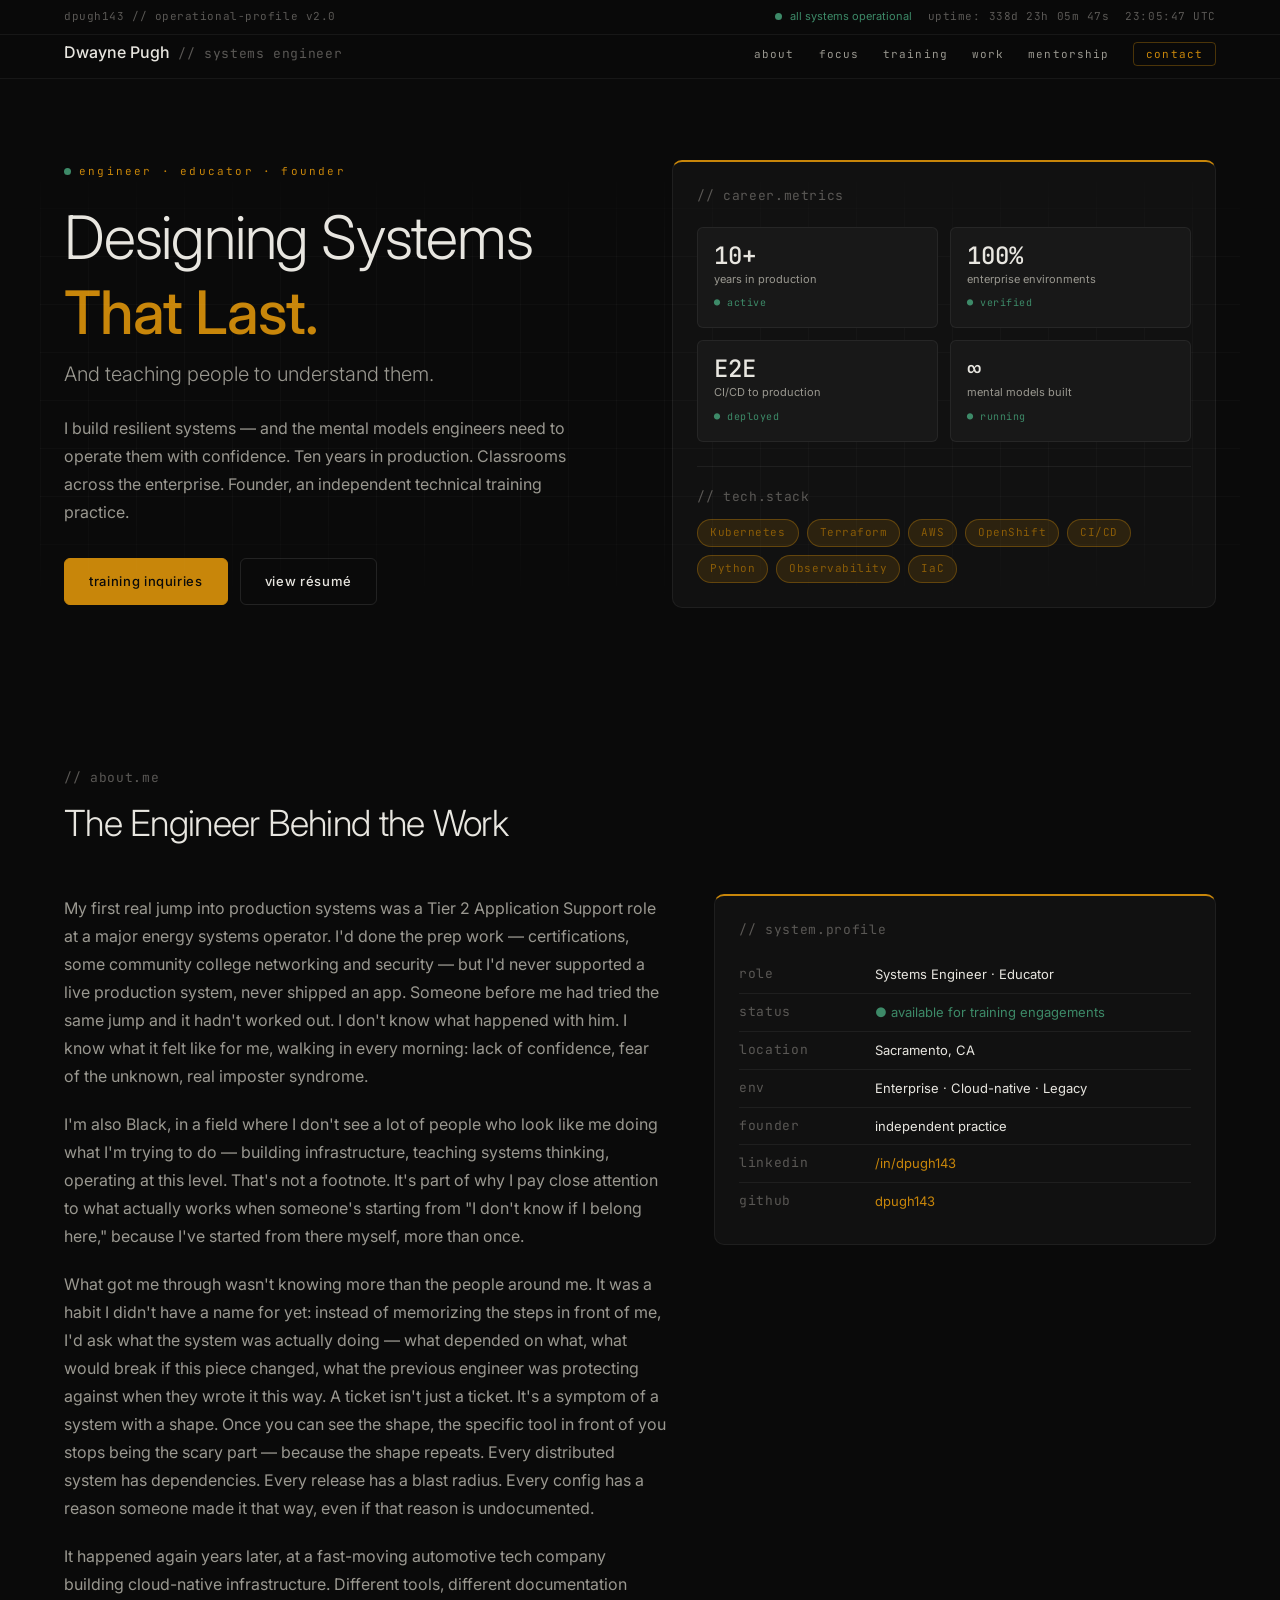
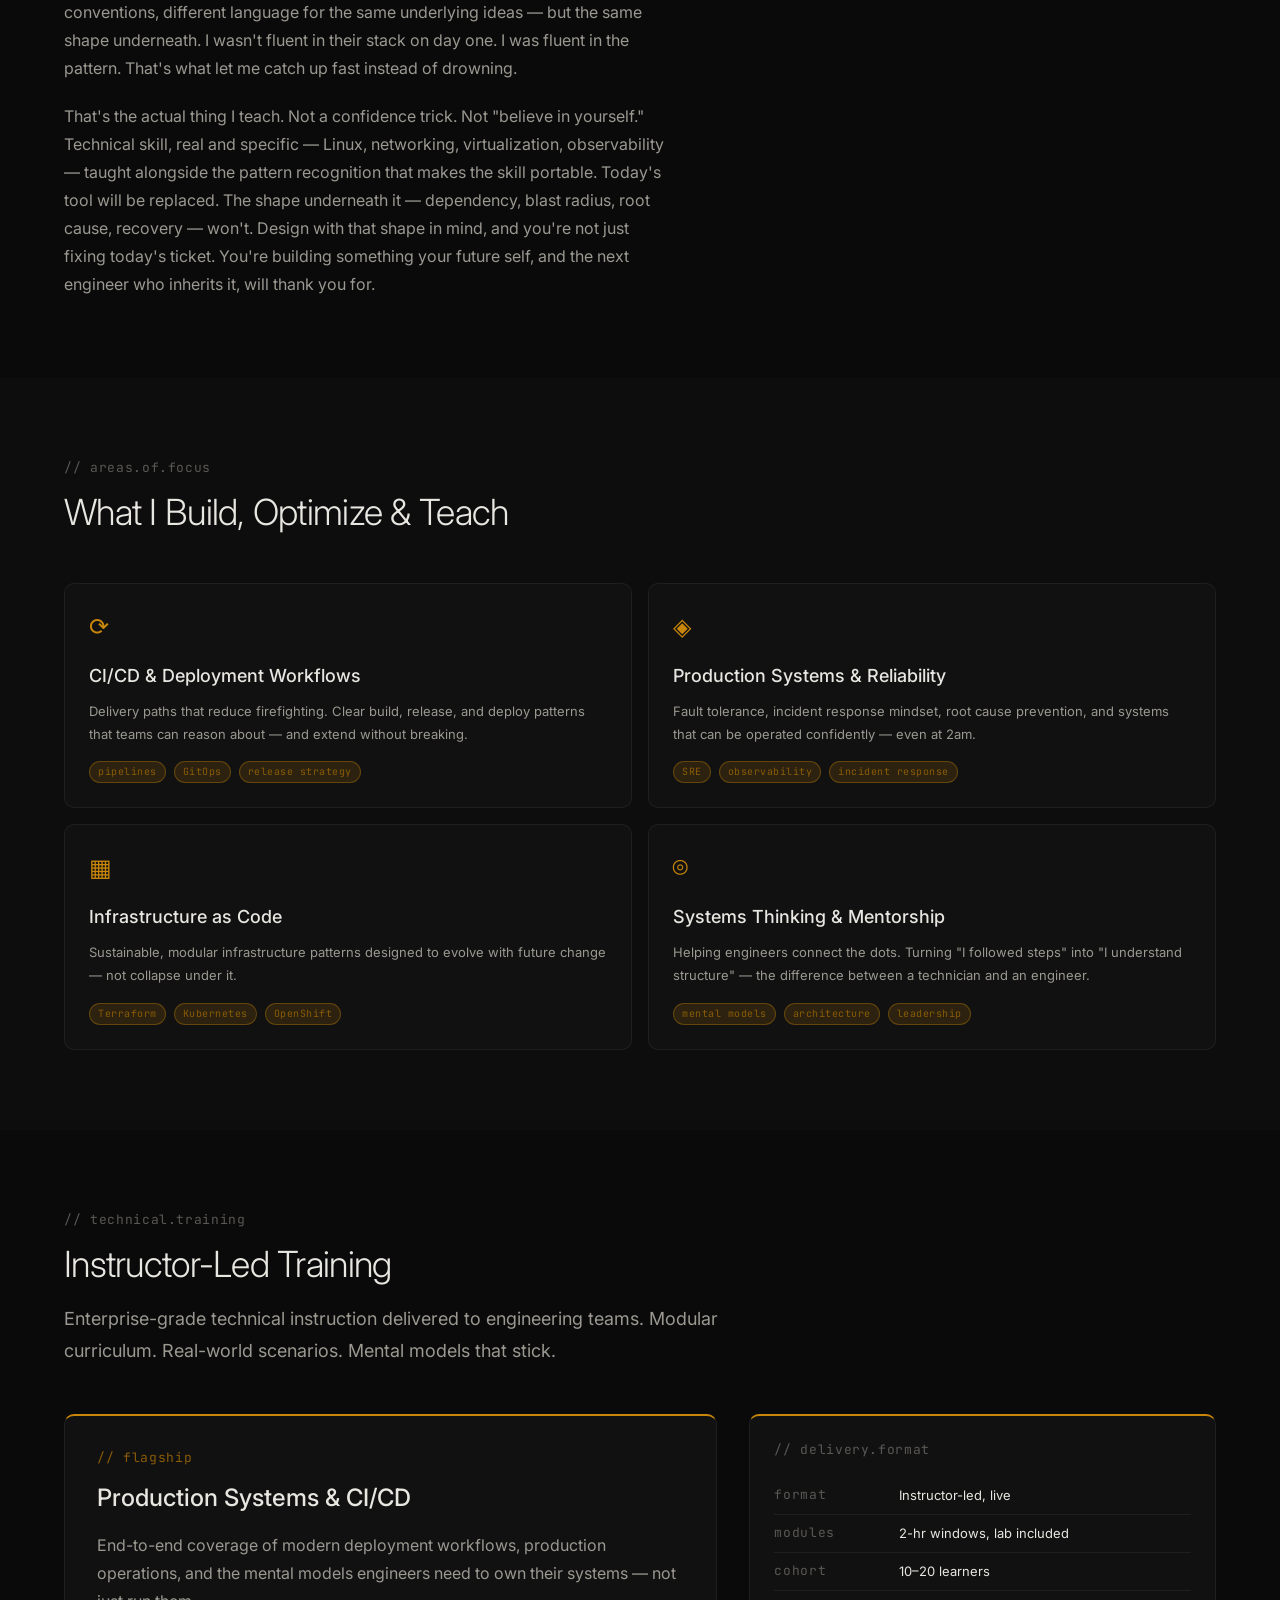
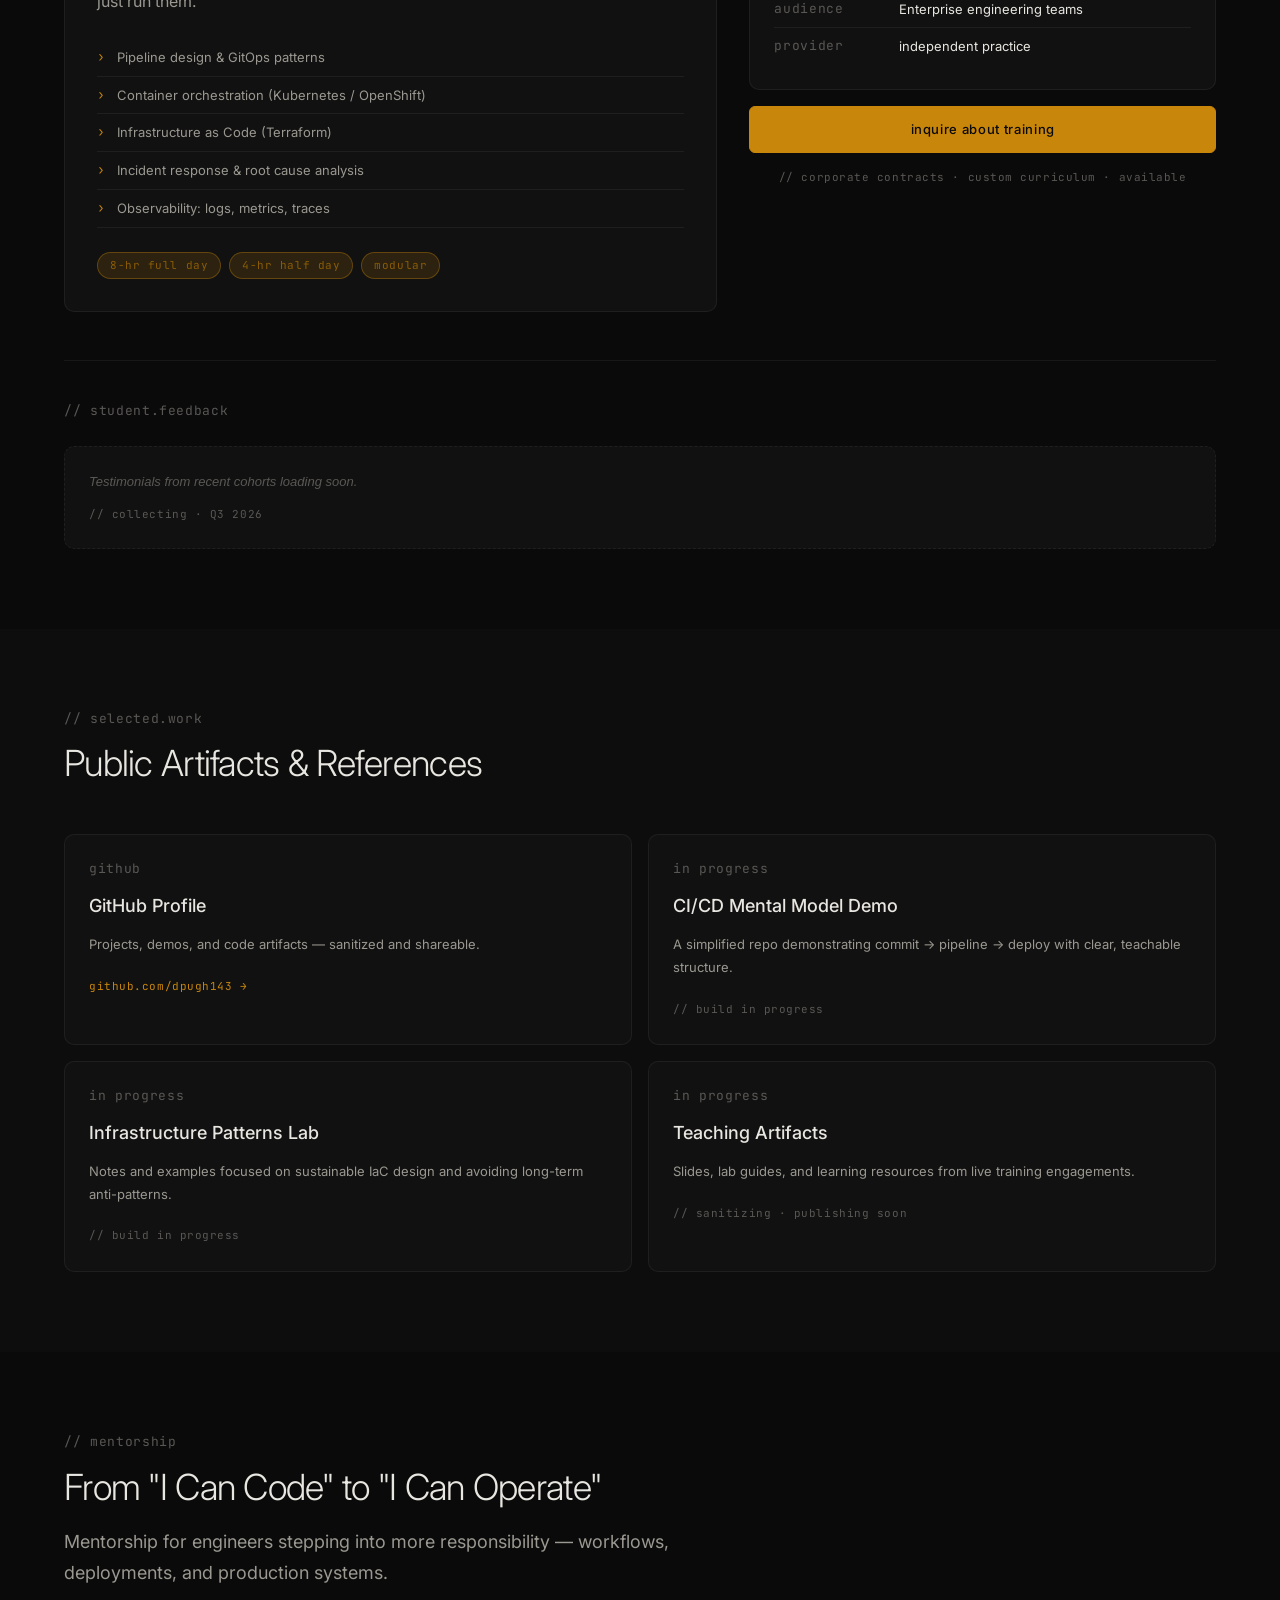
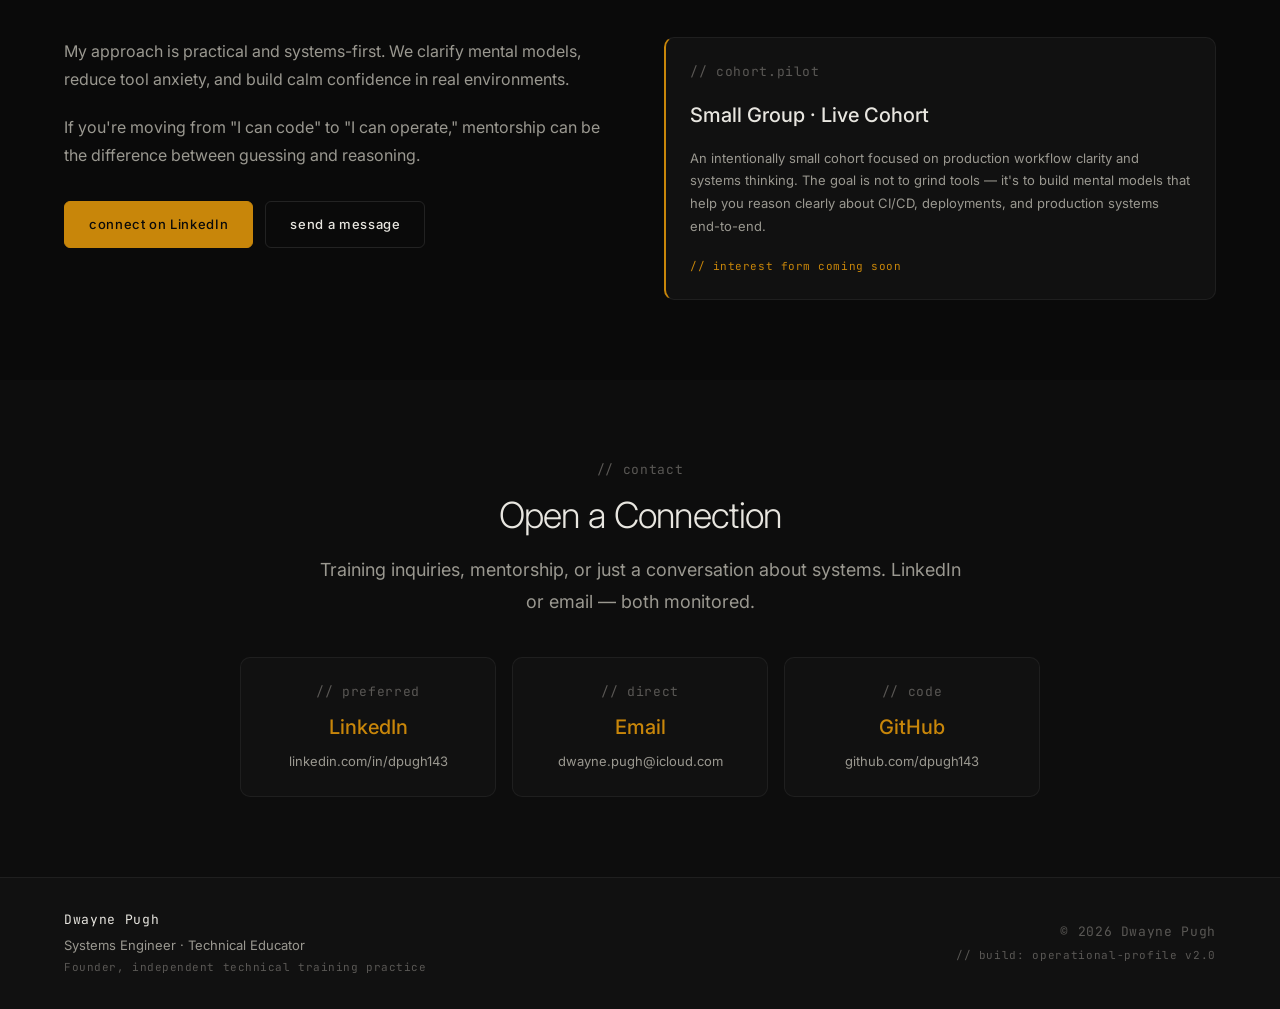
==== commit 764e3fad: "Update profile content with personal narrative and remove Sankofa branding Replaces generic about se" ====
--- a/index.html
+++ b/index.html
@@ -20,15 +20,15 @@
 <head>
   <meta charset="UTF-8" />
   <meta name="viewport" content="width=device-width, initial-scale=1, shrink-to-fit=no" />
-  <meta name="description" content="Dwayne Pugh — Systems Engineer, Technical Educator, and Founder of Sankofa Systems. Building mental models that last." />
-  <meta name="keywords" content="systems engineering, technical training, CI/CD, Kubernetes, Terraform, AWS, OpenShift, Sankofa Systems, Dwayne Pugh" />
+  <meta name="description" content="Dwayne Pugh — Systems Engineer, Technical Educator, and Founder of an independent technical training practice. Building mental models that last." />
+  <meta name="keywords" content="systems engineering, technical training, CI/CD, Kubernetes, Terraform, AWS, OpenShift, Dwayne Pugh" />
   <meta property="og:title" content="Dwayne Pugh | Systems Engineer & Technical Educator" />
   <meta property="og:description" content="I don't teach tools — I build mental models. Systems engineer and technical educator with 10+ years in production environments." />
   <meta property="og:type" content="website" />
   <meta property="og:url" content="https://dpugh143.github.io/demo-profile/" />
   <meta name="twitter:card" content="summary_large_image" />
   <meta name="twitter:title" content="Dwayne Pugh | Systems Engineer & Technical Educator" />
-  <meta name="twitter:description" content="Systems engineer. Technical educator. Founder, Sankofa Systems." />
+  <meta name="twitter:description" content="Systems engineer. Technical educator. Founder, an independent technical training practice." />
   <title>Dwayne Pugh | Systems Engineer & Technical Educator</title>
 
   <!-- Google Fonts: JetBrains Mono (terminal) + Inter (body) -->
@@ -121,7 +121,7 @@
           <p class="hero__bio">
             I build resilient systems — and the mental models engineers need to operate them
             with confidence. Ten years in production. Classrooms across the enterprise.
-            Founder, <a href="#training" class="link--gold">Sankofa Systems</a>.
+            Founder, an independent technical training practice.
           </p>
           <div class="hero__actions">
             <a href="#training" class="btn btn--primary">training inquiries</a>
@@ -184,28 +184,47 @@
         <div class="about__grid">
           <div class="about__text">
             <p>
-              I work in real systems — the kind where reliability matters, complexity compounds,
-              and decisions have long-term consequences.
-            </p>
-            <p>
-              Over the past decade I've operated across legacy enterprise environments,
-              cloud-native platforms, container orchestration, infrastructure as code,
-              and distributed systems. My focus has never been tools alone — it has always
-              been structure: how components interact, how change propagates, and how systems
-              evolve safely.
-            </p>
-            <p>
-              When I step into a system under stress, I prioritize stabilization — assess
-              impact, restore service, identify root cause, and strengthen the design so it
-              doesn't happen again. That same instinct drives how I teach. Before we touch
-              a tool, we understand the system.
-            </p>
-            <p>
-              Alongside building systems, I deliver technical training to enterprise engineering
-              teams and mentor engineers stepping into greater responsibility. I'm also the
-              founder of <strong class="text--gold">Sankofa Systems</strong> — a technical
-              education company built on the belief that the best engineers don't just follow
-              steps. They understand structure.
+              My first real jump into production systems was a Tier 2 Application Support role
+              at a major energy systems operator. I'd done the prep work — certifications, some
+              community college networking and security — but I'd never supported a live
+              production system, never shipped an app. Someone before me had tried the same jump
+              and it hadn't worked out. I don't know what happened with him. I know what it felt
+              like for me, walking in every morning: lack of confidence, fear of the unknown,
+              real imposter syndrome.
+            </p>
+            <p>
+              I'm also Black, in a field where I don't see a lot of people who look like me doing
+              what I'm trying to do — building infrastructure, teaching systems thinking,
+              operating at this level. That's not a footnote. It's part of why I pay close
+              attention to what actually works when someone's starting from
+              "I don't know if I belong here," because I've started from there myself, more than once.
+            </p>
+            <p>
+              What got me through wasn't knowing more than the people around me. It was a habit
+              I didn't have a name for yet: instead of memorizing the steps in front of me, I'd
+              ask what the system was actually doing — what depended on what, what would break if
+              this piece changed, what the previous engineer was protecting against when they
+              wrote it this way. A ticket isn't just a ticket. It's a symptom of a system with a
+              shape. Once you can see the shape, the specific tool in front of you stops being the
+              scary part — because the shape repeats. Every distributed system has dependencies.
+              Every release has a blast radius. Every config has a reason someone made it that
+              way, even if that reason is undocumented.
+            </p>
+            <p>
+              It happened again years later, at a fast-moving automotive tech company building
+              cloud-native infrastructure. Different tools, different documentation conventions,
+              different language for the same underlying ideas — but the same shape underneath.
+              I wasn't fluent in their stack on day one. I was fluent in the pattern. That's what
+              let me catch up fast instead of drowning.
+            </p>
+            <p>
+              That's the actual thing I teach. Not a confidence trick. Not "believe in yourself."
+              Technical skill, real and specific — Linux, networking, virtualization,
+              observability — taught alongside the pattern recognition that makes the skill
+              portable. Today's tool will be replaced. The shape underneath it — dependency,
+              blast radius, root cause, recovery — won't. Design with that shape in mind, and
+              you're not just fixing today's ticket. You're building something your future self,
+              and the next engineer who inherits it, will thank you for.
             </p>
           </div>
           <div class="about__panel">
@@ -233,7 +252,7 @@
                   </tr>
                   <tr>
                     <td class="sys-table__key mono">founder</td>
-                    <td class="sys-table__val text--gold">Sankofa Systems</td>
+                    <td class="sys-table__val text--gold">independent practice</td>
                   </tr>
                   <tr>
                     <td class="sys-table__key mono">linkedin</td>
@@ -385,7 +404,7 @@
                   </tr>
                   <tr>
                     <td class="sys-table__key mono">provider</td>
-                    <td class="sys-table__val text--gold">Sankofa Systems</td>
+                    <td class="sys-table__val text--gold">independent practice</td>
                   </tr>
                 </tbody>
               </table>
@@ -549,7 +568,7 @@
         <p class="footer__name mono">Dwayne Pugh</p>
         <p class="footer__tagline">Systems Engineer · Technical Educator</p>
         <p class="footer__brand mono">
-          Founder, <span class="text--gold">Sankofa Systems</span>
+          Founder, independent technical training practice
         </p>
       </div>
       <div class="footer__right mono">
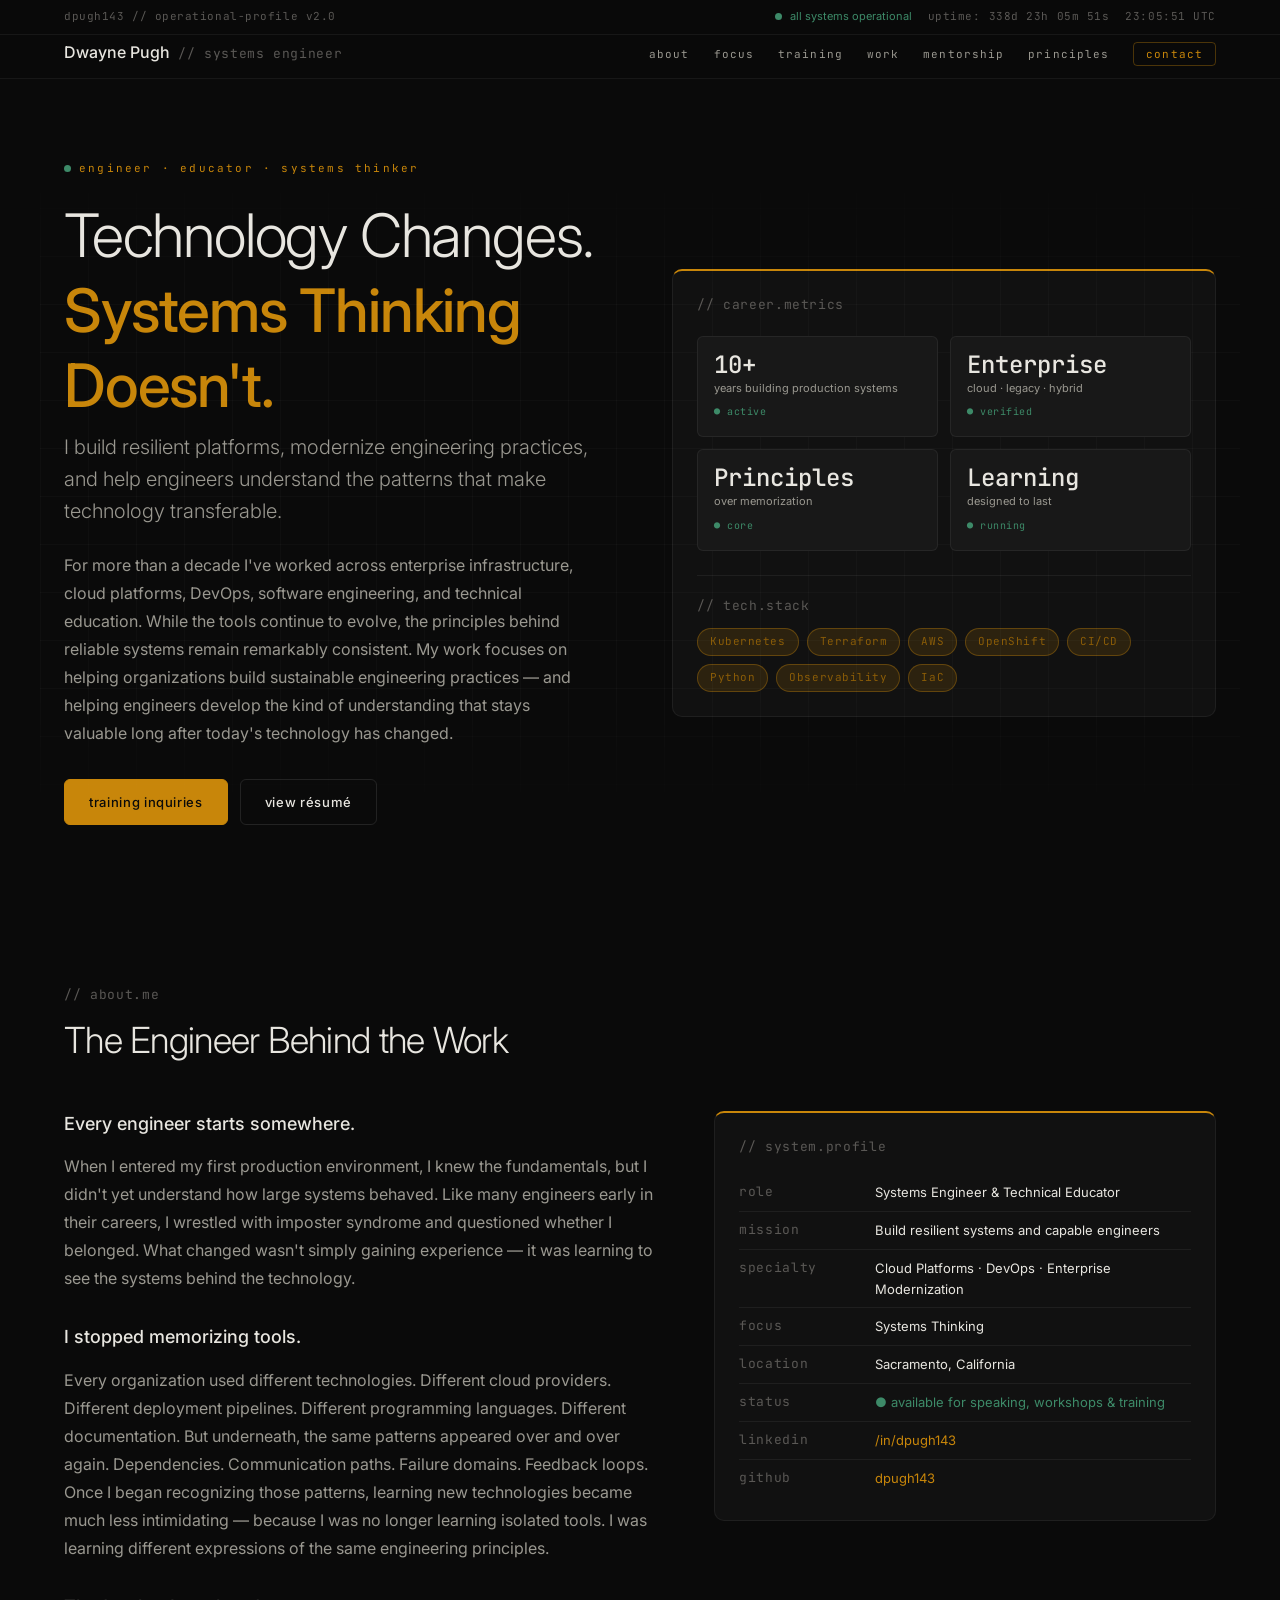
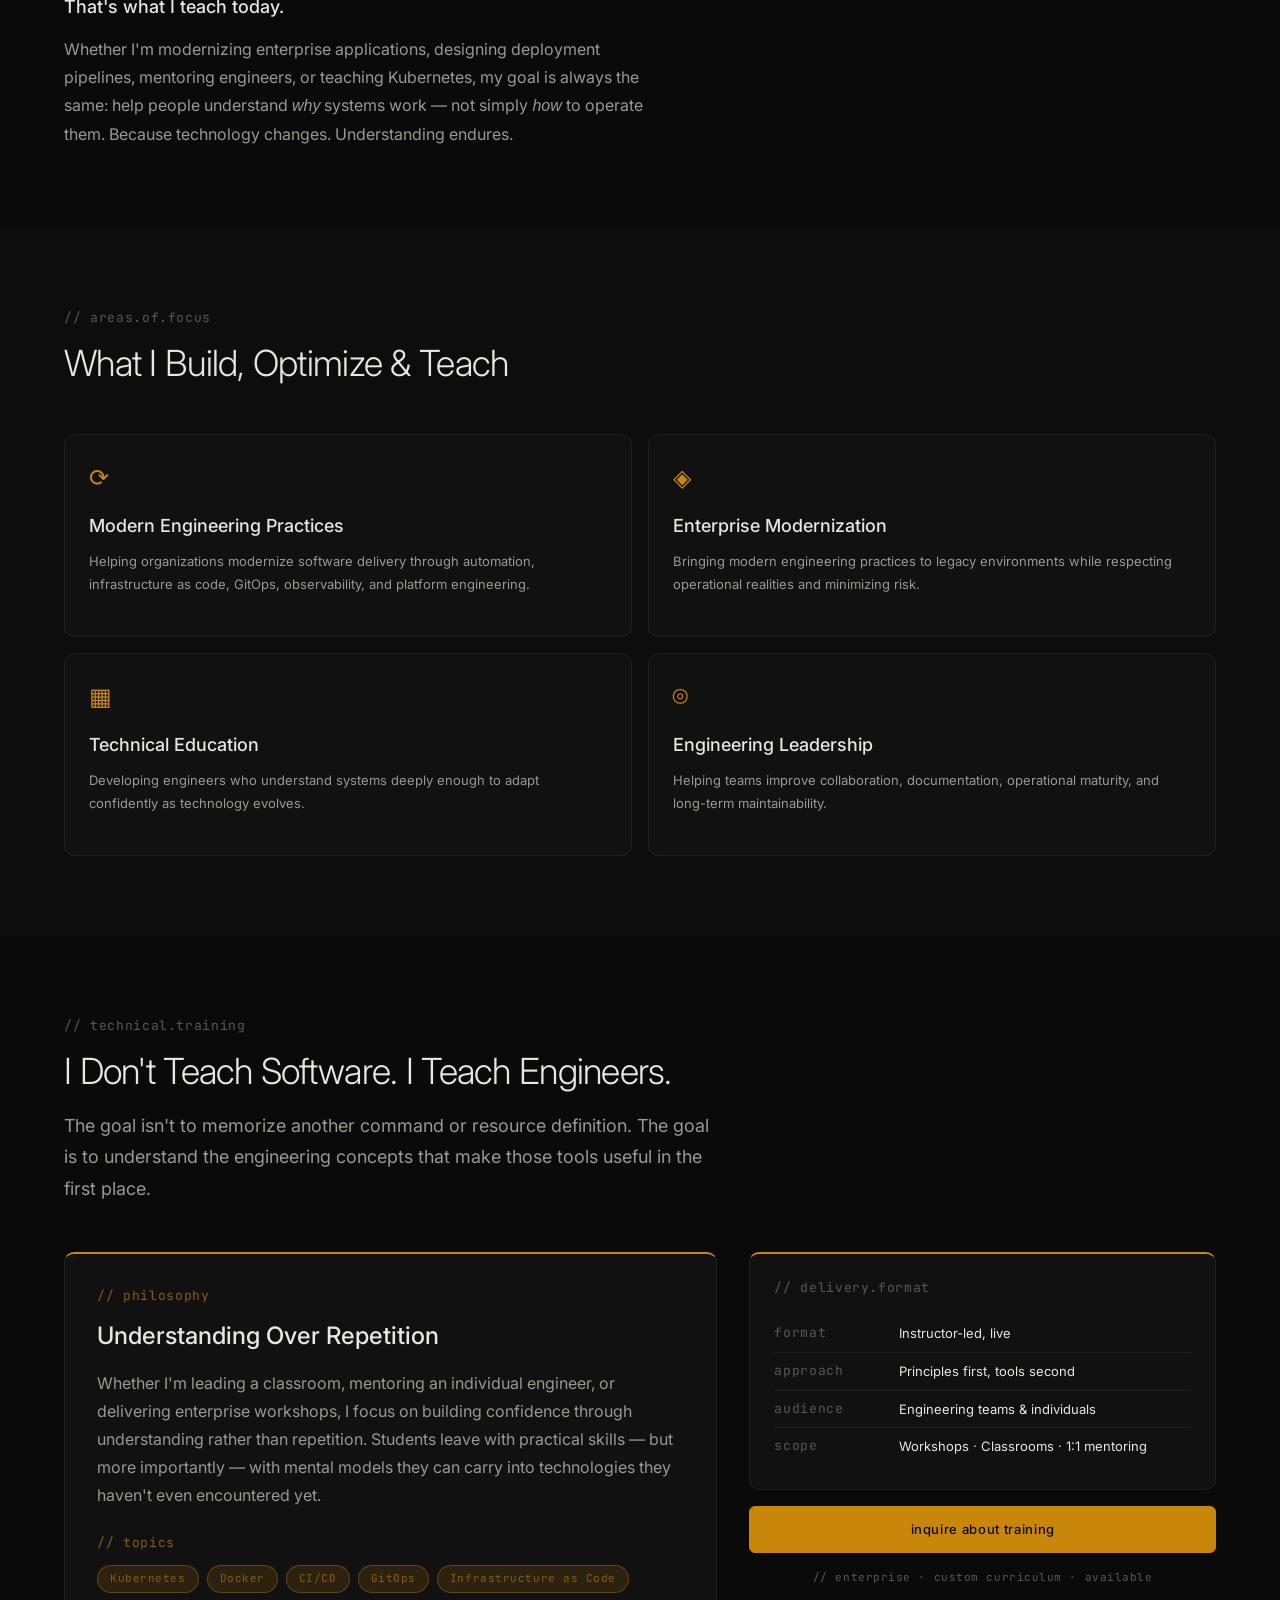
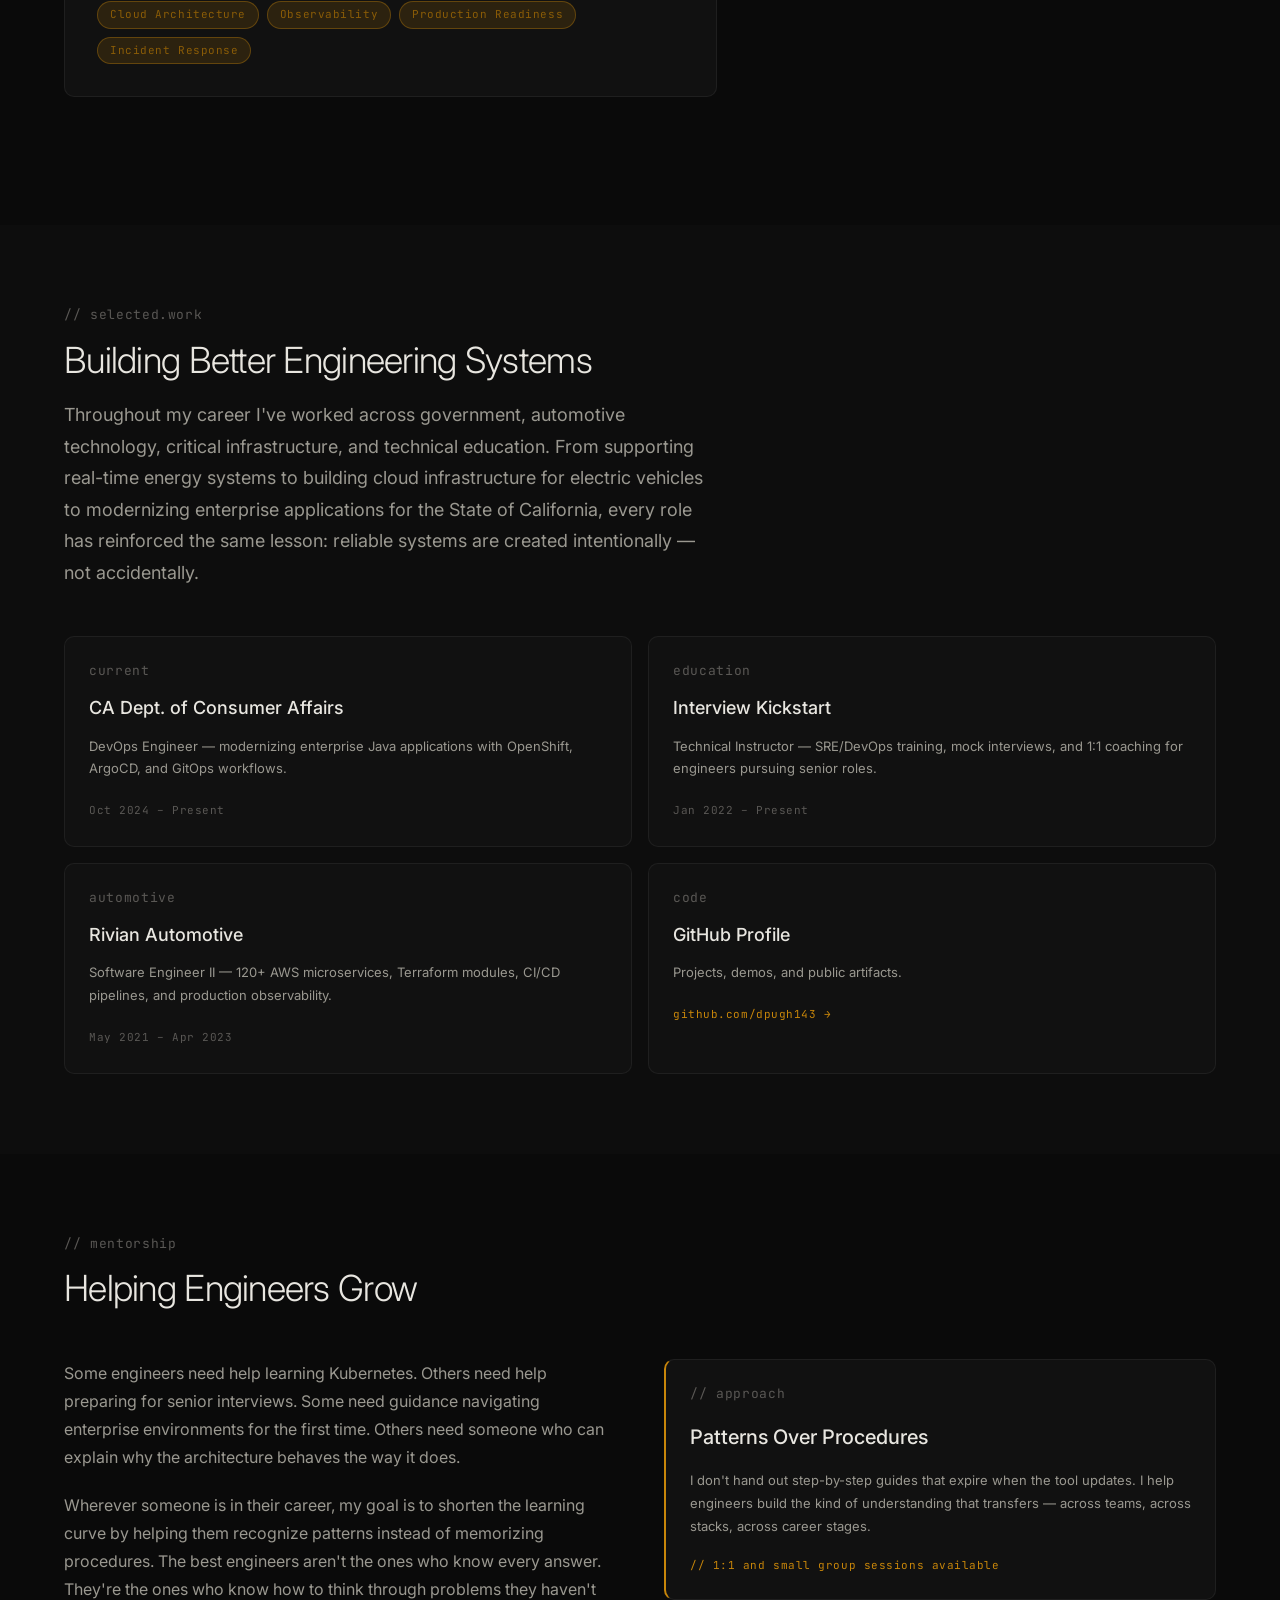
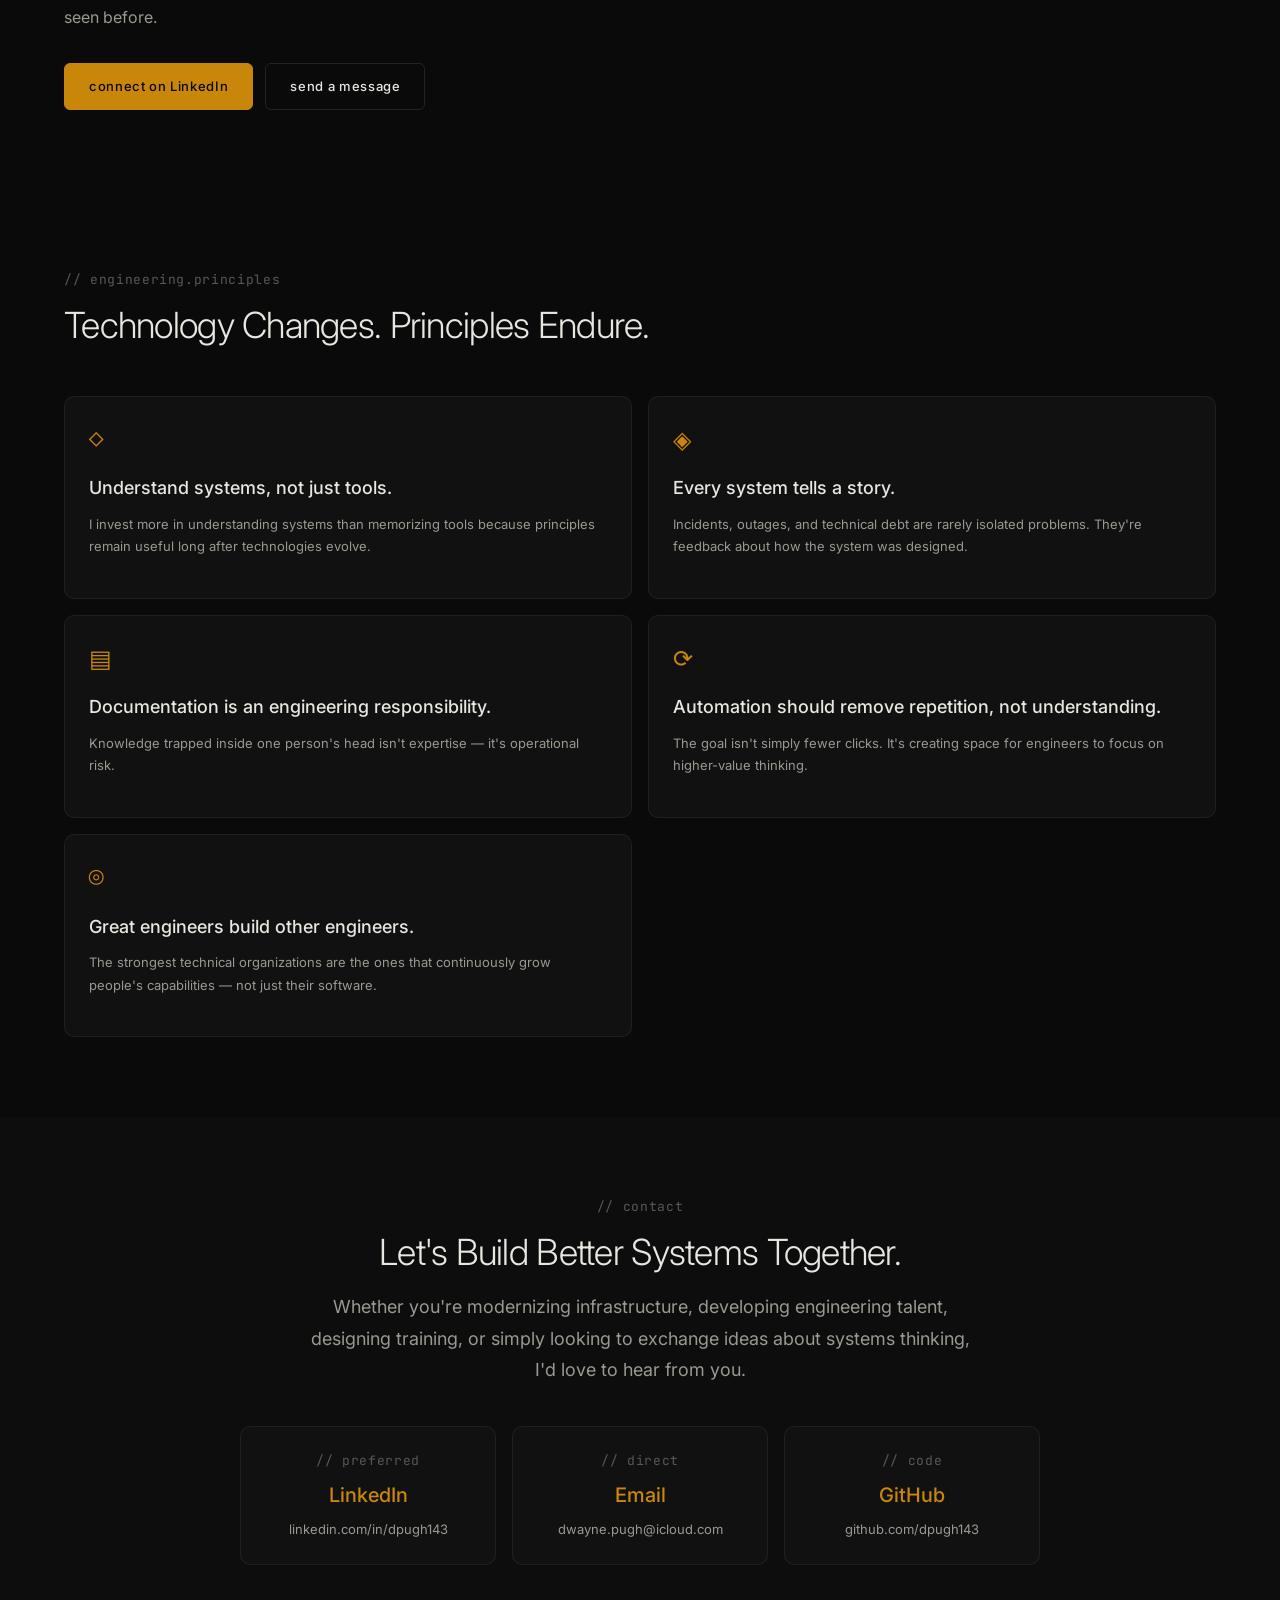
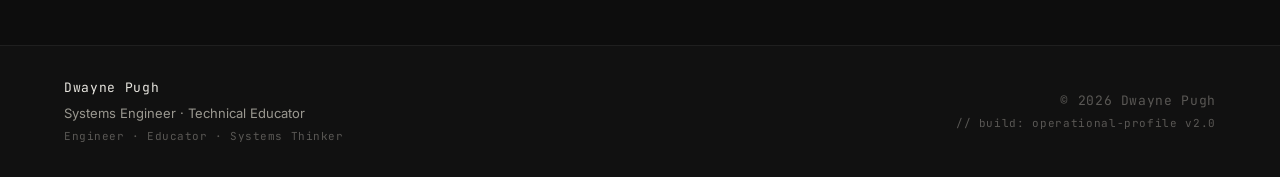
==== commit 79daf859: "Rewrite site content — shift voice from resume to philosophy Complete content rewrite based on exter" ====
--- a/index.html
+++ b/index.html
@@ -20,15 +20,15 @@
 <head>
   <meta charset="UTF-8" />
   <meta name="viewport" content="width=device-width, initial-scale=1, shrink-to-fit=no" />
-  <meta name="description" content="Dwayne Pugh — Systems Engineer, Technical Educator, and Founder of an independent technical training practice. Building mental models that last." />
-  <meta name="keywords" content="systems engineering, technical training, CI/CD, Kubernetes, Terraform, AWS, OpenShift, Dwayne Pugh" />
-  <meta property="og:title" content="Dwayne Pugh | Systems Engineer & Technical Educator" />
-  <meta property="og:description" content="I don't teach tools — I build mental models. Systems engineer and technical educator with 10+ years in production environments." />
+  <meta name="description" content="Dwayne Pugh — Systems Engineer, Technical Educator, and Systems Thinker. Technology changes. Systems thinking doesn't." />
+  <meta name="keywords" content="systems engineering, systems thinking, technical training, DevOps, cloud platforms, enterprise modernization, Dwayne Pugh" />
+  <meta property="og:title" content="Dwayne Pugh | Engineer · Educator · Systems Thinker" />
+  <meta property="og:description" content="Technology changes. Systems thinking doesn't. Engineer, educator, and systems thinker with 10+ years building production systems." />
   <meta property="og:type" content="website" />
-  <meta property="og:url" content="https://dpugh143.github.io/demo-profile/" />
+  <meta property="og:url" content="https://dpugh143.github.io/dwayne.pugh/" />
   <meta name="twitter:card" content="summary_large_image" />
-  <meta name="twitter:title" content="Dwayne Pugh | Systems Engineer & Technical Educator" />
-  <meta name="twitter:description" content="Systems engineer. Technical educator. Founder, an independent technical training practice." />
+  <meta name="twitter:title" content="Dwayne Pugh | Engineer · Educator · Systems Thinker" />
+  <meta name="twitter:description" content="Technology changes. Systems thinking doesn't. Engineer, educator, and systems thinker." />
   <title>Dwayne Pugh | Systems Engineer & Technical Educator</title>
 
   <!-- Google Fonts: JetBrains Mono (terminal) + Inter (body) -->
@@ -89,6 +89,7 @@
         <li><a href="#training" class="nav__link">training</a></li>
         <li><a href="#work" class="nav__link">work</a></li>
         <li><a href="#mentorship" class="nav__link">mentorship</a></li>
+        <li><a href="#principles" class="nav__link">principles</a></li>
         <li><a href="#contact" class="nav__link nav__link--cta">contact</a></li>
       </ul>
     </div>
@@ -109,19 +110,23 @@
         <div class="hero__content">
           <p class="hero__eyebrow mono">
             <span class="status-dot status-dot--inline" aria-hidden="true"></span>
-            engineer · educator · founder
+            engineer · educator · systems thinker
           </p>
           <h1 class="hero__heading" id="hero-heading">
-            Designing Systems<br />
-            <span class="hero__heading-accent">That Last.</span>
+            Technology Changes.<br />
+            <span class="hero__heading-accent">Systems Thinking Doesn't.</span>
           </h1>
           <p class="hero__sub">
-            And teaching people to understand them.
+            I build resilient platforms, modernize engineering practices, and help engineers
+            understand the patterns that make technology transferable.
           </p>
           <p class="hero__bio">
-            I build resilient systems — and the mental models engineers need to operate them
-            with confidence. Ten years in production. Classrooms across the enterprise.
-            Founder, an independent technical training practice.
+            For more than a decade I've worked across enterprise infrastructure, cloud platforms,
+            DevOps, software engineering, and technical education. While the tools continue to
+            evolve, the principles behind reliable systems remain remarkably consistent. My work
+            focuses on helping organizations build sustainable engineering practices — and helping
+            engineers develop the kind of understanding that stays valuable long after today's
+            technology has changed.
           </p>
           <div class="hero__actions">
             <a href="#training" class="btn btn--primary">training inquiries</a>
@@ -137,22 +142,22 @@
           <div class="metrics__grid">
             <div class="metric-card">
               <span class="metric-card__value">10+</span>
-              <span class="metric-card__label">years in production</span>
+              <span class="metric-card__label">years building production systems</span>
               <span class="metric-card__status mono">● active</span>
             </div>
             <div class="metric-card">
-              <span class="metric-card__value">100%</span>
-              <span class="metric-card__label">enterprise environments</span>
+              <span class="metric-card__value">Enterprise</span>
+              <span class="metric-card__label">cloud · legacy · hybrid</span>
               <span class="metric-card__status mono">● verified</span>
             </div>
             <div class="metric-card">
-              <span class="metric-card__value">E2E</span>
-              <span class="metric-card__label">CI/CD to production</span>
-              <span class="metric-card__status mono">● deployed</span>
+              <span class="metric-card__value">Principles</span>
+              <span class="metric-card__label">over memorization</span>
+              <span class="metric-card__status mono">● core</span>
             </div>
             <div class="metric-card">
-              <span class="metric-card__value">∞</span>
-              <span class="metric-card__label">mental models built</span>
+              <span class="metric-card__value">Learning</span>
+              <span class="metric-card__label">designed to last</span>
               <span class="metric-card__status mono">● running</span>
             </div>
           </div>
@@ -183,48 +188,32 @@
         </div>
         <div class="about__grid">
           <div class="about__text">
+            <h3>Every engineer starts somewhere.</h3>
             <p>
-              My first real jump into production systems was a Tier 2 Application Support role
-              at a major energy systems operator. I'd done the prep work — certifications, some
-              community college networking and security — but I'd never supported a live
-              production system, never shipped an app. Someone before me had tried the same jump
-              and it hadn't worked out. I don't know what happened with him. I know what it felt
-              like for me, walking in every morning: lack of confidence, fear of the unknown,
-              real imposter syndrome.
-            </p>
+              When I entered my first production environment, I knew the fundamentals, but I
+              didn't yet understand how large systems behaved. Like many engineers early in
+              their careers, I wrestled with imposter syndrome and questioned whether I belonged.
+              What changed wasn't simply gaining experience — it was learning to see the systems
+              behind the technology.
+            </p>
+
+            <h3>I stopped memorizing tools.</h3>
             <p>
-              I'm also Black, in a field where I don't see a lot of people who look like me doing
-              what I'm trying to do — building infrastructure, teaching systems thinking,
-              operating at this level. That's not a footnote. It's part of why I pay close
-              attention to what actually works when someone's starting from
-              "I don't know if I belong here," because I've started from there myself, more than once.
-            </p>
+              Every organization used different technologies. Different cloud providers. Different
+              deployment pipelines. Different programming languages. Different documentation.
+              But underneath, the same patterns appeared over and over again. Dependencies.
+              Communication paths. Failure domains. Feedback loops. Once I began recognizing
+              those patterns, learning new technologies became much less intimidating — because
+              I was no longer learning isolated tools. I was learning different expressions of
+              the same engineering principles.
+            </p>
+
+            <h3>That's what I teach today.</h3>
             <p>
-              What got me through wasn't knowing more than the people around me. It was a habit
-              I didn't have a name for yet: instead of memorizing the steps in front of me, I'd
-              ask what the system was actually doing — what depended on what, what would break if
-              this piece changed, what the previous engineer was protecting against when they
-              wrote it this way. A ticket isn't just a ticket. It's a symptom of a system with a
-              shape. Once you can see the shape, the specific tool in front of you stops being the
-              scary part — because the shape repeats. Every distributed system has dependencies.
-              Every release has a blast radius. Every config has a reason someone made it that
-              way, even if that reason is undocumented.
-            </p>
-            <p>
-              It happened again years later, at a fast-moving automotive tech company building
-              cloud-native infrastructure. Different tools, different documentation conventions,
-              different language for the same underlying ideas — but the same shape underneath.
-              I wasn't fluent in their stack on day one. I was fluent in the pattern. That's what
-              let me catch up fast instead of drowning.
-            </p>
-            <p>
-              That's the actual thing I teach. Not a confidence trick. Not "believe in yourself."
-              Technical skill, real and specific — Linux, networking, virtualization,
-              observability — taught alongside the pattern recognition that makes the skill
-              portable. Today's tool will be replaced. The shape underneath it — dependency,
-              blast radius, root cause, recovery — won't. Design with that shape in mind, and
-              you're not just fixing today's ticket. You're building something your future self,
-              and the next engineer who inherits it, will thank you for.
+              Whether I'm modernizing enterprise applications, designing deployment pipelines,
+              mentoring engineers, or teaching Kubernetes, my goal is always the same: help
+              people understand <em>why</em> systems work — not simply <em>how</em> to operate them.
+              Because technology changes. Understanding endures.
             </p>
           </div>
           <div class="about__panel">
@@ -234,25 +223,31 @@
                 <tbody>
                   <tr>
                     <td class="sys-table__key mono">role</td>
-                    <td class="sys-table__val">Systems Engineer · Educator</td>
+                    <td class="sys-table__val">Systems Engineer & Technical Educator</td>
+                  </tr>
+                  <tr>
+                    <td class="sys-table__key mono">mission</td>
+                    <td class="sys-table__val">
+                      Build resilient systems and capable engineers
+                    </td>
+                  </tr>
+                  <tr>
+                    <td class="sys-table__key mono">specialty</td>
+                    <td class="sys-table__val">Cloud Platforms · DevOps · Enterprise Modernization</td>
+                  </tr>
+                  <tr>
+                    <td class="sys-table__key mono">focus</td>
+                    <td class="sys-table__val text--gold">Systems Thinking</td>
+                  </tr>
+                  <tr>
+                    <td class="sys-table__key mono">location</td>
+                    <td class="sys-table__val">Sacramento, California</td>
                   </tr>
                   <tr>
                     <td class="sys-table__key mono">status</td>
                     <td class="sys-table__val">
-                      <span class="text--green">● available for training engagements</span>
+                      <span class="text--green">● available for speaking, workshops & training</span>
                     </td>
-                  </tr>
-                  <tr>
-                    <td class="sys-table__key mono">location</td>
-                    <td class="sys-table__val">Sacramento, CA</td>
-                  </tr>
-                  <tr>
-                    <td class="sys-table__key mono">env</td>
-                    <td class="sys-table__val">Enterprise · Cloud-native · Legacy</td>
-                  </tr>
-                  <tr>
-                    <td class="sys-table__key mono">founder</td>
-                    <td class="sys-table__val text--gold">independent practice</td>
                   </tr>
                   <tr>
                     <td class="sys-table__key mono">linkedin</td>
@@ -289,58 +284,38 @@
 
           <div class="focus-card">
             <div class="focus-card__icon" aria-hidden="true">⟳</div>
-            <h3 class="focus-card__title">CI/CD & Deployment Workflows</h3>
-            <p class="focus-card__desc">
-              Delivery paths that reduce firefighting. Clear build, release, and deploy
-              patterns that teams can reason about — and extend without breaking.
-            </p>
-            <div class="focus-card__tags">
-              <span class="tag tag--sm">pipelines</span>
-              <span class="tag tag--sm">GitOps</span>
-              <span class="tag tag--sm">release strategy</span>
-            </div>
+            <h3 class="focus-card__title">Modern Engineering Practices</h3>
+            <p class="focus-card__desc">
+              Helping organizations modernize software delivery through automation,
+              infrastructure as code, GitOps, observability, and platform engineering.
+            </p>
           </div>
 
           <div class="focus-card">
             <div class="focus-card__icon" aria-hidden="true">◈</div>
-            <h3 class="focus-card__title">Production Systems & Reliability</h3>
-            <p class="focus-card__desc">
-              Fault tolerance, incident response mindset, root cause prevention, and
-              systems that can be operated confidently — even at 2am.
-            </p>
-            <div class="focus-card__tags">
-              <span class="tag tag--sm">SRE</span>
-              <span class="tag tag--sm">observability</span>
-              <span class="tag tag--sm">incident response</span>
-            </div>
+            <h3 class="focus-card__title">Enterprise Modernization</h3>
+            <p class="focus-card__desc">
+              Bringing modern engineering practices to legacy environments while respecting
+              operational realities and minimizing risk.
+            </p>
           </div>
 
           <div class="focus-card">
             <div class="focus-card__icon" aria-hidden="true">▦</div>
-            <h3 class="focus-card__title">Infrastructure as Code</h3>
-            <p class="focus-card__desc">
-              Sustainable, modular infrastructure patterns designed to evolve with future
-              change — not collapse under it.
-            </p>
-            <div class="focus-card__tags">
-              <span class="tag tag--sm">Terraform</span>
-              <span class="tag tag--sm">Kubernetes</span>
-              <span class="tag tag--sm">OpenShift</span>
-            </div>
+            <h3 class="focus-card__title">Technical Education</h3>
+            <p class="focus-card__desc">
+              Developing engineers who understand systems deeply enough to adapt confidently
+              as technology evolves.
+            </p>
           </div>
 
           <div class="focus-card">
             <div class="focus-card__icon" aria-hidden="true">◎</div>
-            <h3 class="focus-card__title">Systems Thinking & Mentorship</h3>
-            <p class="focus-card__desc">
-              Helping engineers connect the dots. Turning "I followed steps" into
-              "I understand structure" — the difference between a technician and an engineer.
-            </p>
-            <div class="focus-card__tags">
-              <span class="tag tag--sm">mental models</span>
-              <span class="tag tag--sm">architecture</span>
-              <span class="tag tag--sm">leadership</span>
-            </div>
+            <h3 class="focus-card__title">Engineering Leadership</h3>
+            <p class="focus-card__desc">
+              Helping teams improve collaboration, documentation, operational maturity,
+              and long-term maintainability.
+            </p>
           </div>
 
         </div>
@@ -352,32 +327,35 @@
       <div class="container">
         <div class="section__header">
           <p class="section__eyebrow mono">// technical.training</p>
-          <h2 class="section__heading" id="training-heading">Instructor-Led Training</h2>
+          <h2 class="section__heading" id="training-heading">I Don't Teach Software. I Teach Engineers.</h2>
           <p class="section__sub">
-            Enterprise-grade technical instruction delivered to engineering teams.
-            Modular curriculum. Real-world scenarios. Mental models that stick.
+            The goal isn't to memorize another command or resource definition.
+            The goal is to understand the engineering concepts that make those tools
+            useful in the first place.
           </p>
         </div>
 
         <div class="training__grid">
           <div class="training-card training-card--featured">
-            <p class="training-card__eyebrow mono">// flagship</p>
-            <h3 class="training-card__title">Production Systems & CI/CD</h3>
+            <p class="training-card__eyebrow mono">// philosophy</p>
+            <h3 class="training-card__title">Understanding Over Repetition</h3>
             <p class="training-card__desc">
-              End-to-end coverage of modern deployment workflows, production operations,
-              and the mental models engineers need to own their systems — not just run them.
-            </p>
-            <ul class="training-card__topics" aria-label="Topics covered">
-              <li>Pipeline design & GitOps patterns</li>
-              <li>Container orchestration (Kubernetes / OpenShift)</li>
-              <li>Infrastructure as Code (Terraform)</li>
-              <li>Incident response & root cause analysis</li>
-              <li>Observability: logs, metrics, traces</li>
-            </ul>
+              Whether I'm leading a classroom, mentoring an individual engineer, or delivering
+              enterprise workshops, I focus on building confidence through understanding rather
+              than repetition. Students leave with practical skills — but more importantly — with
+              mental models they can carry into technologies they haven't even encountered yet.
+            </p>
+            <p class="training-card__eyebrow mono" style="margin-top: var(--space-6);">// topics</p>
             <div class="training-card__meta">
-              <span class="tag">8-hr full day</span>
-              <span class="tag">4-hr half day</span>
-              <span class="tag">modular</span>
+              <span class="tag">Kubernetes</span>
+              <span class="tag">Docker</span>
+              <span class="tag">CI/CD</span>
+              <span class="tag">GitOps</span>
+              <span class="tag">Infrastructure as Code</span>
+              <span class="tag">Cloud Architecture</span>
+              <span class="tag">Observability</span>
+              <span class="tag">Production Readiness</span>
+              <span class="tag">Incident Response</span>
             </div>
           </div>
 
@@ -391,20 +369,16 @@
                     <td class="sys-table__val">Instructor-led, live</td>
                   </tr>
                   <tr>
-                    <td class="sys-table__key mono">modules</td>
-                    <td class="sys-table__val">2-hr windows, lab included</td>
-                  </tr>
-                  <tr>
-                    <td class="sys-table__key mono">cohort</td>
-                    <td class="sys-table__val">10–20 learners</td>
+                    <td class="sys-table__key mono">approach</td>
+                    <td class="sys-table__val">Principles first, tools second</td>
                   </tr>
                   <tr>
                     <td class="sys-table__key mono">audience</td>
-                    <td class="sys-table__val">Enterprise engineering teams</td>
-                  </tr>
-                  <tr>
-                    <td class="sys-table__key mono">provider</td>
-                    <td class="sys-table__val text--gold">independent practice</td>
+                    <td class="sys-table__val">Engineering teams & individuals</td>
+                  </tr>
+                  <tr>
+                    <td class="sys-table__key mono">scope</td>
+                    <td class="sys-table__val">Workshops · Classrooms · 1:1 mentoring</td>
                   </tr>
                 </tbody>
               </table>
@@ -413,21 +387,8 @@
               inquire about training
             </a>
             <p class="training__sidebar-note mono">
-              // corporate contracts · custom curriculum · available
-            </p>
-          </div>
-        </div>
-
-        <!-- Testimonials placeholder — structured for easy population -->
-        <div class="testimonials" aria-labelledby="testimonials-heading">
-          <p class="section__eyebrow mono" id="testimonials-heading">// student.feedback</p>
-          <div class="testimonials__grid">
-            <div class="testimonial-card testimonial-card--empty">
-              <p class="testimonial-card__quote">
-                Testimonials from recent cohorts loading soon.
-              </p>
-              <p class="testimonial-card__source mono">// collecting · Q3 2026</p>
-            </div>
+              // enterprise · custom curriculum · available
+            </p>
           </div>
         </div>
 
@@ -439,44 +400,45 @@
       <div class="container">
         <div class="section__header">
           <p class="section__eyebrow mono">// selected.work</p>
-          <h2 class="section__heading" id="work-heading">Public Artifacts & References</h2>
+          <h2 class="section__heading" id="work-heading">Building Better Engineering Systems</h2>
+          <p class="section__sub">
+            Throughout my career I've worked across government, automotive technology, critical
+            infrastructure, and technical education. From supporting real-time energy systems
+            to building cloud infrastructure for electric vehicles to modernizing enterprise
+            applications for the State of California, every role has reinforced the same lesson:
+            reliable systems are created intentionally — not accidentally.
+          </p>
         </div>
         <div class="work__grid">
 
+          <div class="work-card">
+            <p class="work-card__eyebrow mono">current</p>
+            <h3 class="work-card__title">CA Dept. of Consumer Affairs</h3>
+            <p class="work-card__desc">DevOps Engineer — modernizing enterprise Java applications with OpenShift, ArgoCD, and GitOps workflows.</p>
+            <span class="work-card__status mono">Oct 2024 – Present</span>
+          </div>
+
+          <div class="work-card">
+            <p class="work-card__eyebrow mono">education</p>
+            <h3 class="work-card__title">Interview Kickstart</h3>
+            <p class="work-card__desc">Technical Instructor — SRE/DevOps training, mock interviews, and 1:1 coaching for engineers pursuing senior roles.</p>
+            <span class="work-card__status mono">Jan 2022 – Present</span>
+          </div>
+
+          <div class="work-card">
+            <p class="work-card__eyebrow mono">automotive</p>
+            <h3 class="work-card__title">Rivian Automotive</h3>
+            <p class="work-card__desc">Software Engineer II — 120+ AWS microservices, Terraform modules, CI/CD pipelines, and production observability.</p>
+            <span class="work-card__status mono">May 2021 – Apr 2023</span>
+          </div>
+
           <a href="https://github.com/dpugh143" target="_blank" rel="noopener" class="work-card">
-            <p class="work-card__eyebrow mono">github</p>
+            <p class="work-card__eyebrow mono">code</p>
             <h3 class="work-card__title">GitHub Profile</h3>
-            <p class="work-card__desc">Projects, demos, and code artifacts — sanitized and shareable.</p>
+            <p class="work-card__desc">Projects, demos, and public artifacts.</p>
             <span class="work-card__link mono">github.com/dpugh143 →</span>
           </a>
 
-          <div class="work-card work-card--wip">
-            <p class="work-card__eyebrow mono">in progress</p>
-            <h3 class="work-card__title">CI/CD Mental Model Demo</h3>
-            <p class="work-card__desc">
-              A simplified repo demonstrating commit → pipeline → deploy with clear, teachable structure.
-            </p>
-            <span class="work-card__status mono">// build in progress</span>
-          </div>
-
-          <div class="work-card work-card--wip">
-            <p class="work-card__eyebrow mono">in progress</p>
-            <h3 class="work-card__title">Infrastructure Patterns Lab</h3>
-            <p class="work-card__desc">
-              Notes and examples focused on sustainable IaC design and avoiding long-term anti-patterns.
-            </p>
-            <span class="work-card__status mono">// build in progress</span>
-          </div>
-
-          <div class="work-card work-card--wip">
-            <p class="work-card__eyebrow mono">in progress</p>
-            <h3 class="work-card__title">Teaching Artifacts</h3>
-            <p class="work-card__desc">
-              Slides, lab guides, and learning resources from live training engagements.
-            </p>
-            <span class="work-card__status mono">// sanitizing · publishing soon</span>
-          </div>
-
         </div>
       </div>
     </section>
@@ -486,21 +448,21 @@
       <div class="container">
         <div class="section__header">
           <p class="section__eyebrow mono">// mentorship</p>
-          <h2 class="section__heading" id="mentorship-heading">From "I Can Code" to "I Can Operate"</h2>
-          <p class="section__sub">
-            Mentorship for engineers stepping into more responsibility — workflows,
-            deployments, and production systems.
-          </p>
+          <h2 class="section__heading" id="mentorship-heading">Helping Engineers Grow</h2>
         </div>
         <div class="mentorship__grid">
           <div class="mentorship__text">
             <p>
-              My approach is practical and systems-first. We clarify mental models,
-              reduce tool anxiety, and build calm confidence in real environments.
+              Some engineers need help learning Kubernetes. Others need help preparing for
+              senior interviews. Some need guidance navigating enterprise environments for
+              the first time. Others need someone who can explain why the architecture
+              behaves the way it does.
             </p>
             <p>
-              If you're moving from "I can code" to "I can operate," mentorship can be
-              the difference between guessing and reasoning.
+              Wherever someone is in their career, my goal is to shorten the learning curve
+              by helping them recognize patterns instead of memorizing procedures. The best
+              engineers aren't the ones who know every answer. They're the ones who know how
+              to think through problems they haven't seen before.
             </p>
             <div class="mentorship__actions">
               <a href="https://linkedin.com/in/dpugh143" target="_blank" rel="noopener" class="btn btn--primary">
@@ -510,18 +472,75 @@
             </div>
           </div>
           <div class="cohort-panel">
-            <p class="sys-panel__label mono">// cohort.pilot</p>
-            <p class="cohort-panel__title">Small Group · Live Cohort</p>
+            <p class="sys-panel__label mono">// approach</p>
+            <p class="cohort-panel__title">Patterns Over Procedures</p>
             <p class="cohort-panel__desc">
-              An intentionally small cohort focused on production workflow clarity and
-              systems thinking. The goal is not to grind tools — it's to build mental
-              models that help you reason clearly about CI/CD, deployments, and production
-              systems end-to-end.
+              I don't hand out step-by-step guides that expire when the tool updates.
+              I help engineers build the kind of understanding that transfers —
+              across teams, across stacks, across career stages.
             </p>
             <p class="cohort-panel__status mono">
-              <span class="text--gold">// interest form coming soon</span>
-            </p>
-          </div>
+              <span class="text--gold">// 1:1 and small group sessions available</span>
+            </p>
+          </div>
+        </div>
+      </div>
+    </section>
+
+    <!-- PRINCIPLES ======================================================= -->
+    <section class="section" id="principles" aria-labelledby="principles-heading">
+      <div class="container">
+        <div class="section__header">
+          <p class="section__eyebrow mono">// engineering.principles</p>
+          <h2 class="section__heading" id="principles-heading">Technology Changes. Principles Endure.</h2>
+        </div>
+        <div class="focus__grid">
+
+          <div class="focus-card">
+            <div class="focus-card__icon" aria-hidden="true">◇</div>
+            <h3 class="focus-card__title">Understand systems, not just tools.</h3>
+            <p class="focus-card__desc">
+              I invest more in understanding systems than memorizing tools because
+              principles remain useful long after technologies evolve.
+            </p>
+          </div>
+
+          <div class="focus-card">
+            <div class="focus-card__icon" aria-hidden="true">◈</div>
+            <h3 class="focus-card__title">Every system tells a story.</h3>
+            <p class="focus-card__desc">
+              Incidents, outages, and technical debt are rarely isolated problems.
+              They're feedback about how the system was designed.
+            </p>
+          </div>
+
+          <div class="focus-card">
+            <div class="focus-card__icon" aria-hidden="true">▤</div>
+            <h3 class="focus-card__title">Documentation is an engineering responsibility.</h3>
+            <p class="focus-card__desc">
+              Knowledge trapped inside one person's head isn't expertise —
+              it's operational risk.
+            </p>
+          </div>
+
+          <div class="focus-card">
+            <div class="focus-card__icon" aria-hidden="true">⟳</div>
+            <h3 class="focus-card__title">Automation should remove repetition, not understanding.</h3>
+            <p class="focus-card__desc">
+              The goal isn't simply fewer clicks. It's creating space for engineers to
+              focus on higher-value thinking.
+            </p>
+          </div>
+
+          <div class="focus-card">
+            <div class="focus-card__icon" aria-hidden="true">◎</div>
+            <h3 class="focus-card__title">Great engineers build other engineers.</h3>
+            <p class="focus-card__desc">
+              The strongest technical organizations are the ones that continuously grow
+              people's capabilities — not just their software.
+            </p>
+          </div>
+
         </div>
       </div>
     </section>
@@ -531,10 +550,11 @@
       <div class="container">
         <div class="section__header">
           <p class="section__eyebrow mono">// contact</p>
-          <h2 class="section__heading" id="contact-heading">Open a Connection</h2>
+          <h2 class="section__heading" id="contact-heading">Let's Build Better Systems Together.</h2>
           <p class="section__sub">
-            Training inquiries, mentorship, or just a conversation about systems.
-            LinkedIn or email — both monitored.
+            Whether you're modernizing infrastructure, developing engineering talent,
+            designing training, or simply looking to exchange ideas about systems thinking,
+            I'd love to hear from you.
           </p>
         </div>
         <div class="contact__grid">
@@ -568,7 +588,7 @@
         <p class="footer__name mono">Dwayne Pugh</p>
         <p class="footer__tagline">Systems Engineer · Technical Educator</p>
         <p class="footer__brand mono">
-          Founder, independent technical training practice
+          Engineer · Educator · Systems Thinker
         </p>
       </div>
       <div class="footer__right mono">
--- a/css/main.css
+++ b/css/main.css
@@ -661,6 +661,21 @@
 }
 
 
+/* About section subheadings */
+.about__text h3 {
+  font-size: var(--text-lg);
+  font-weight: var(--weight-medium);
+  color: var(--color-text-primary);
+  margin-top: var(--space-8);
+  margin-bottom: var(--space-4);
+  line-height: var(--leading-snug);
+}
+
+.about__text h3:first-child {
+  margin-top: 0;
+}
+
+
 /* ==========================================================================
    10. Focus Cards
    ========================================================================== */
